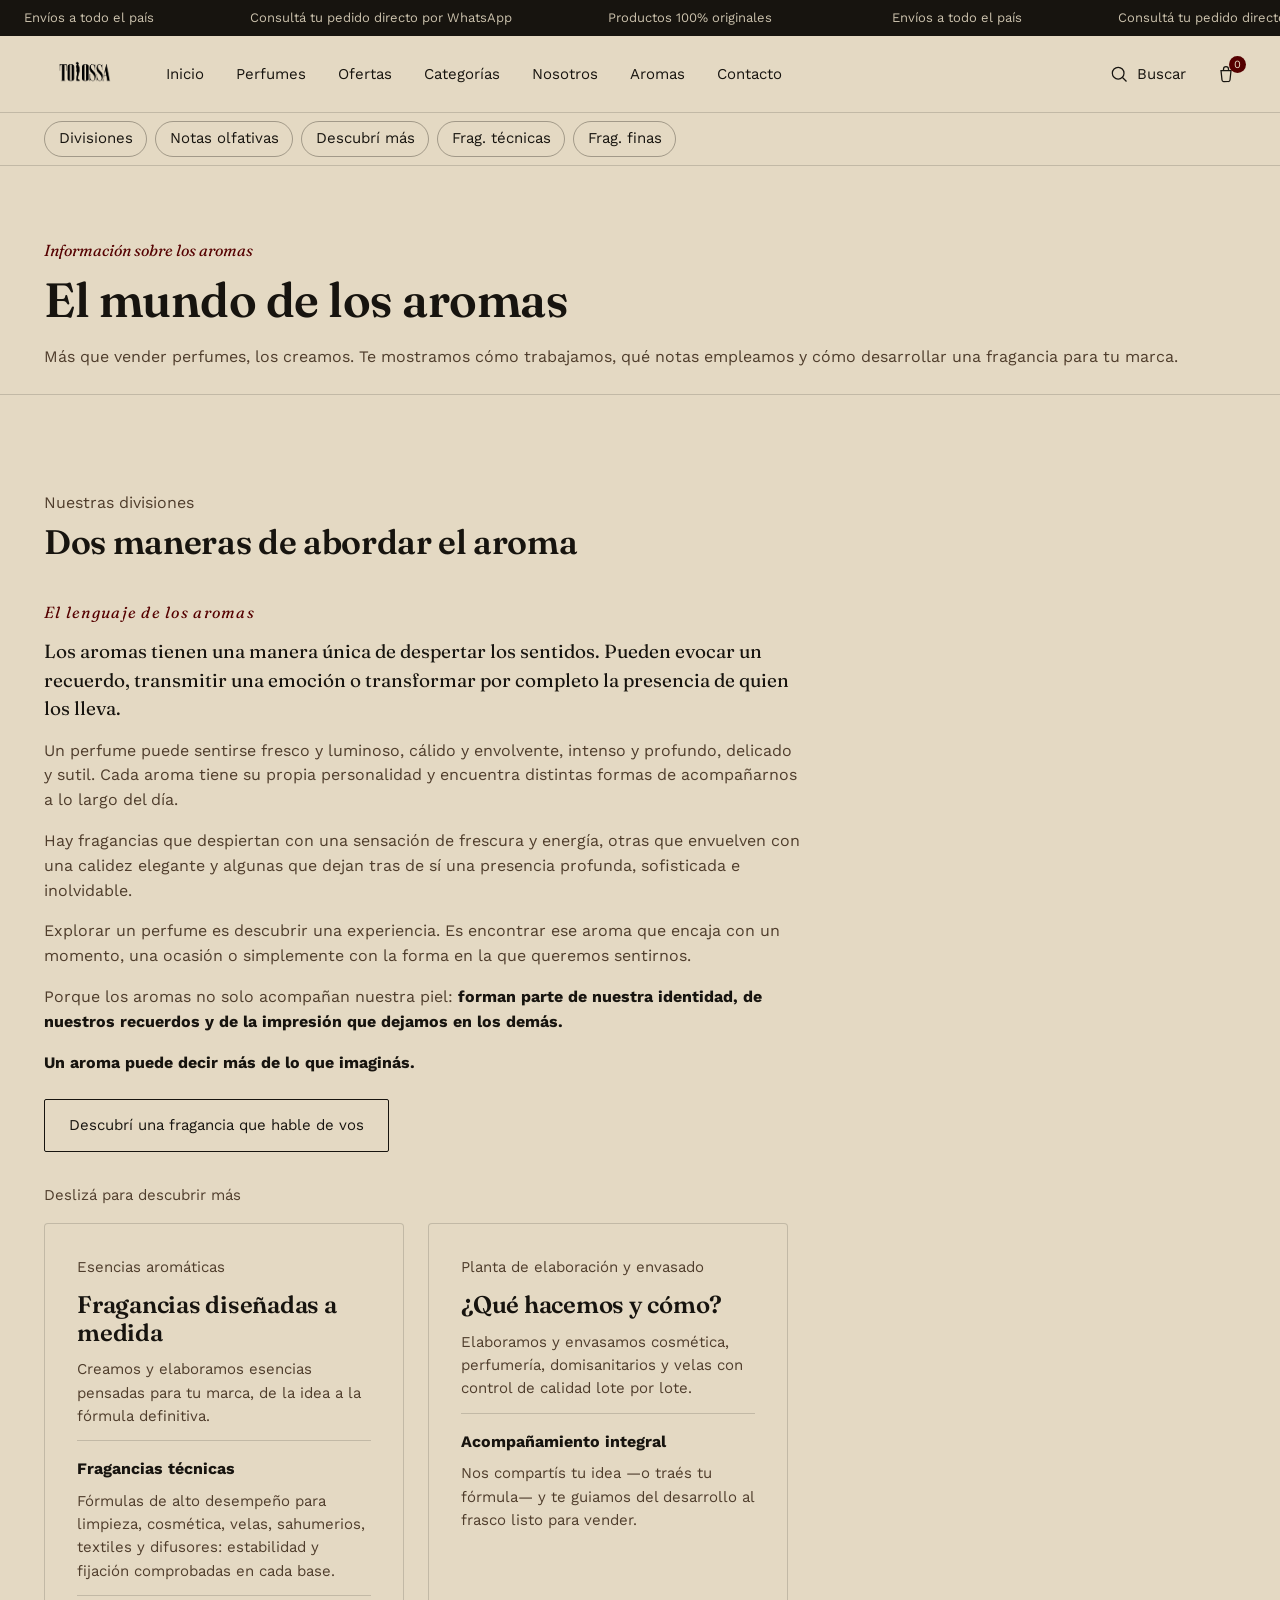
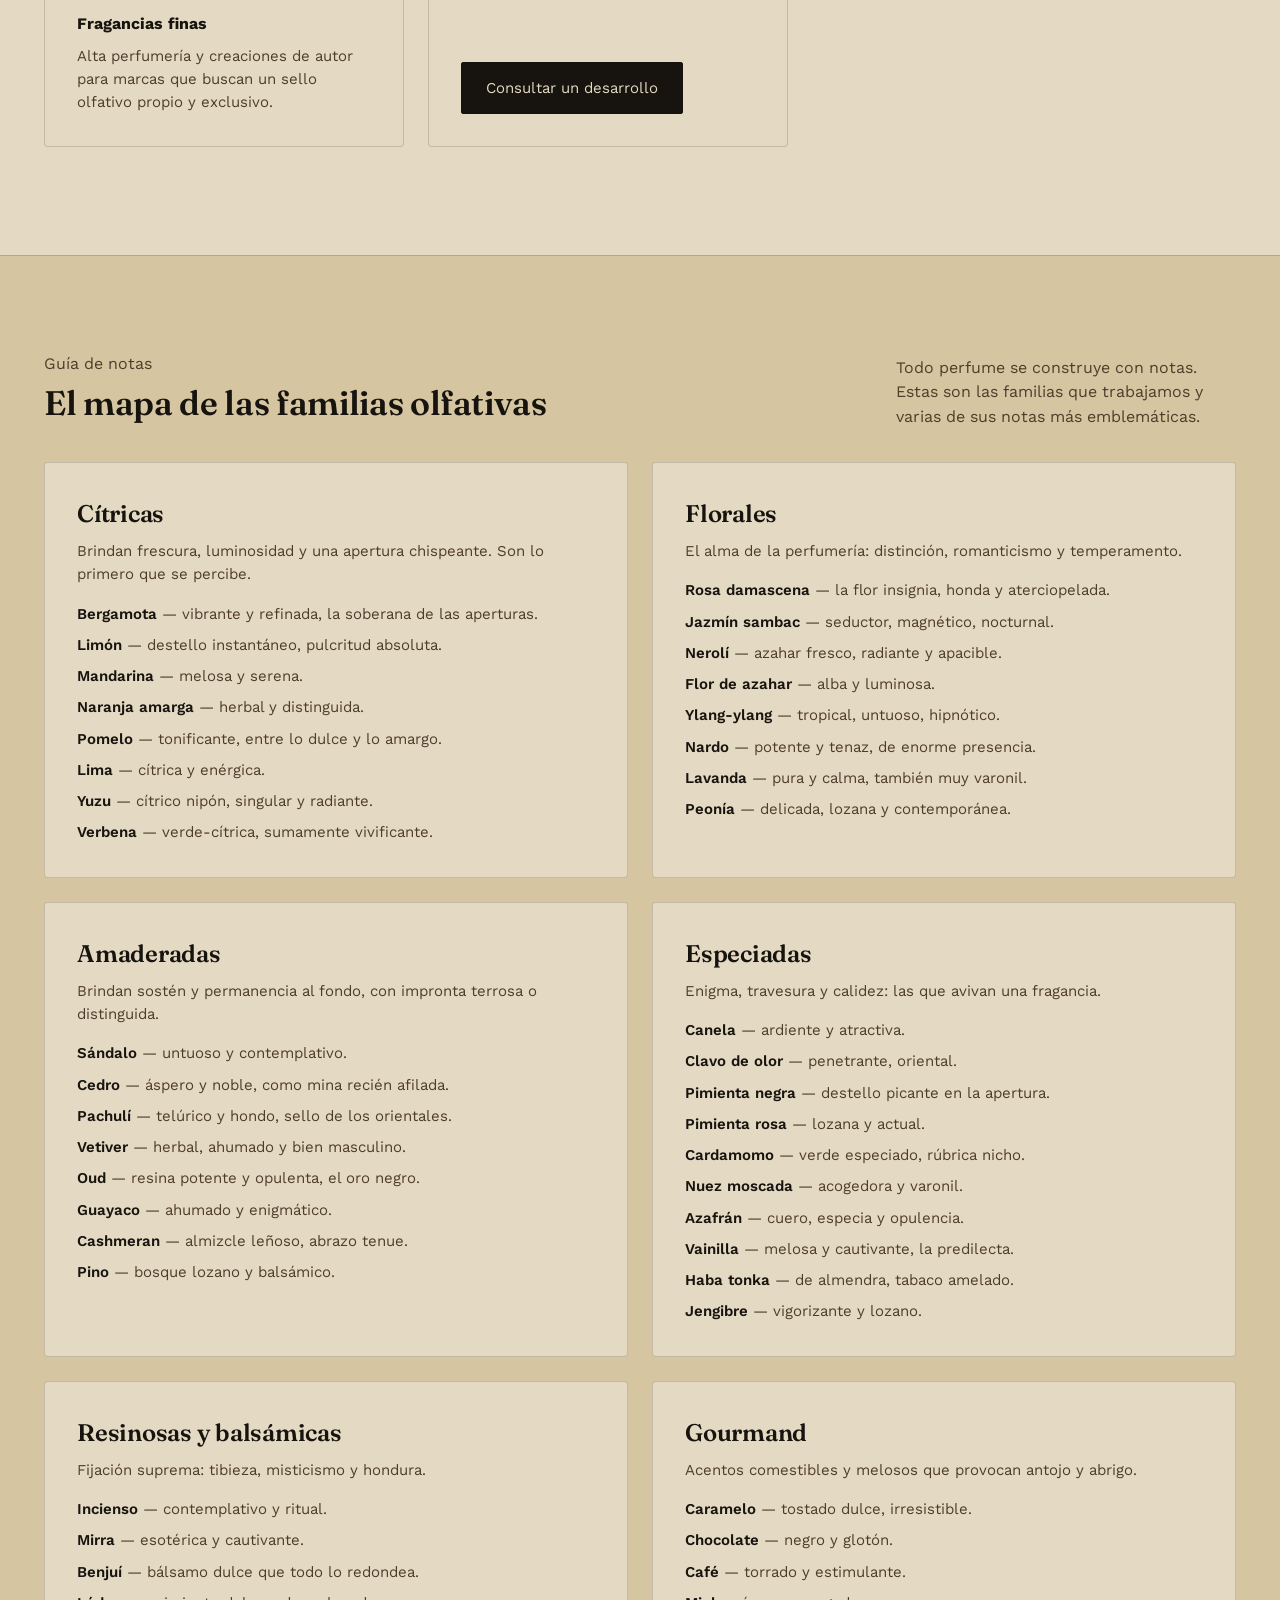
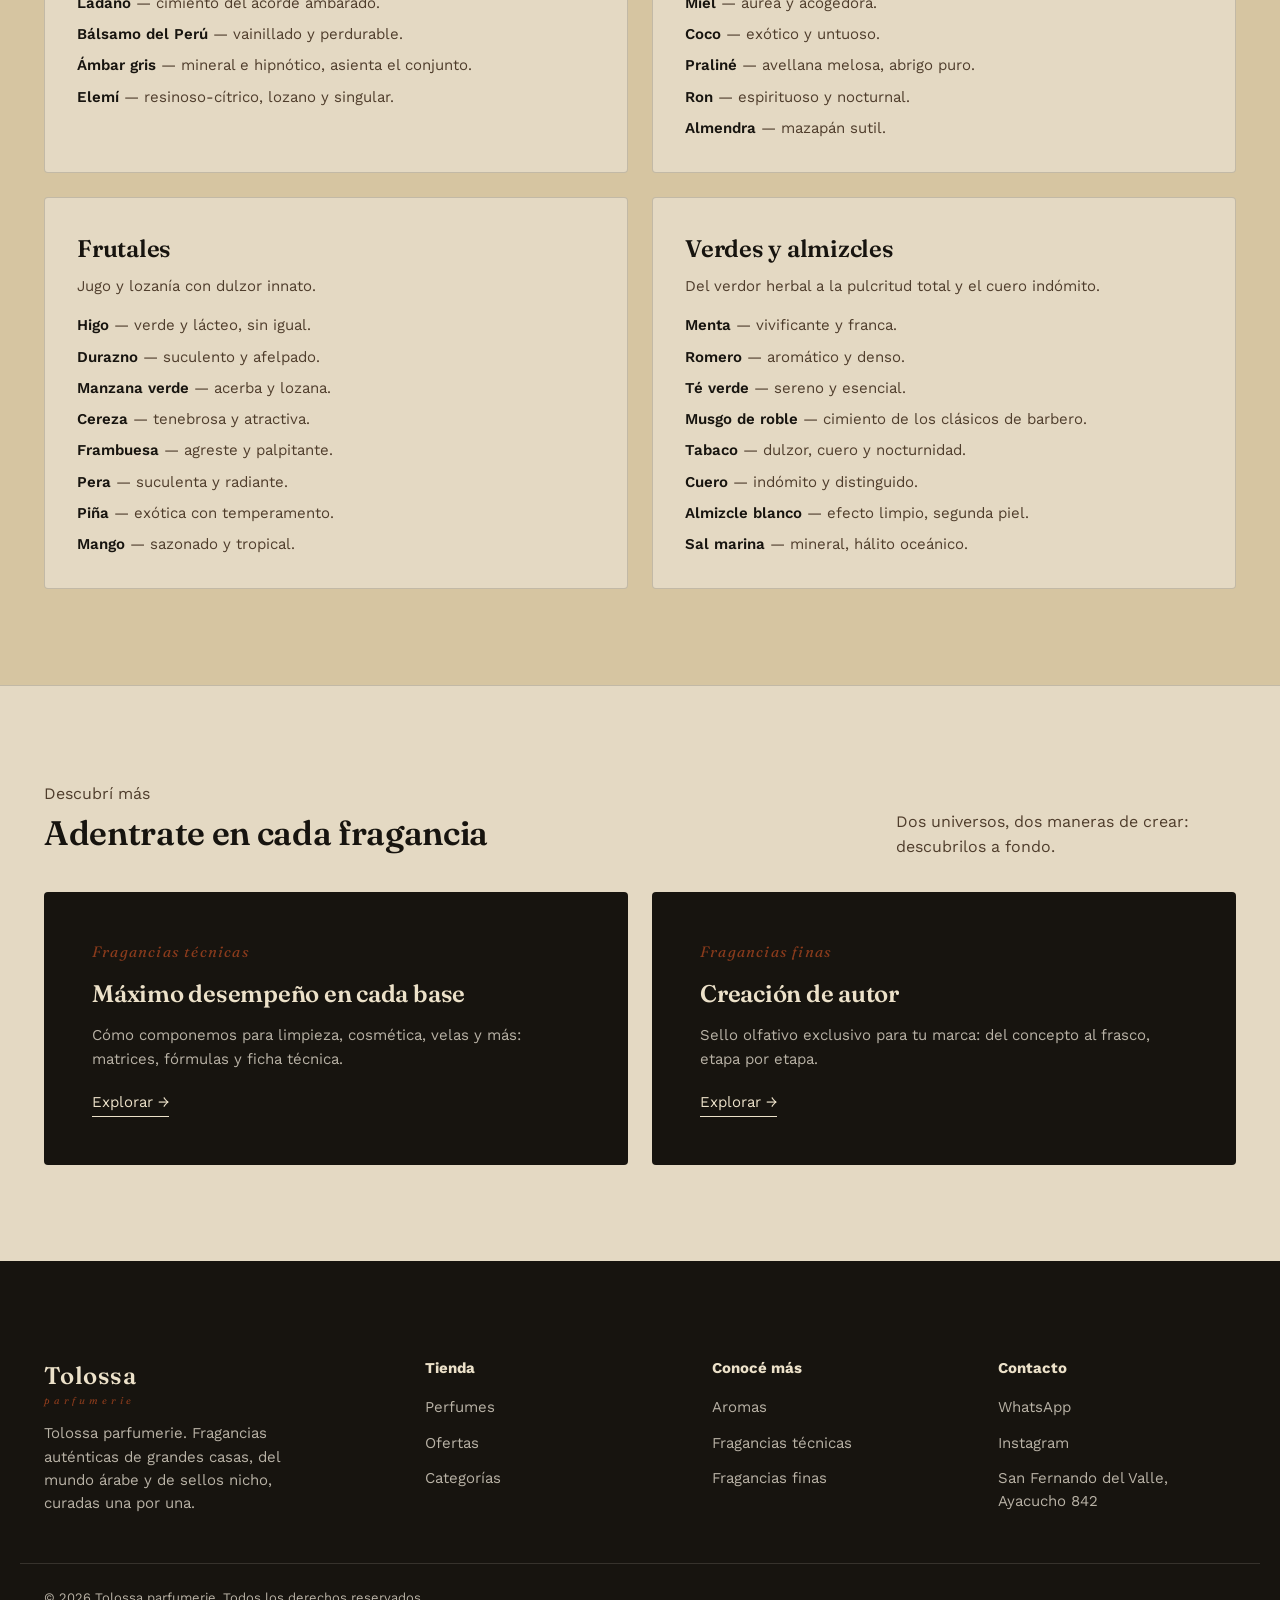
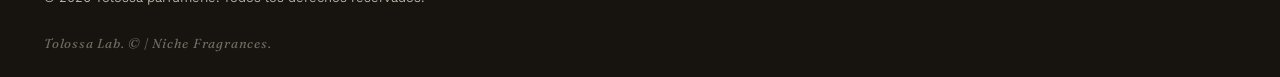
==== aromas.html @ 01a9f762 "sincronizacion firebase, aromas y fragancias, logo y pulido general" ====
<!DOCTYPE html>
<html lang="es-AR">
<head>
<meta charset="UTF-8">
<meta name="viewport" content="width=device-width, initial-scale=1.0">
<title>Aromas y fragancias — Tolossa parfumerie</title>
<meta name="description" content="Información sobre los aromas: nuestras divisiones de esencias aromáticas y planta de envasado, y guía de notas olfativas por familia. Desarrollo de fragancias para terceros.">
<link rel="preconnect" href="https://fonts.googleapis.com">
<link rel="preconnect" href="https://fonts.gstatic.com" crossorigin>
<link href="https://fonts.googleapis.com/css2?family=Fraunces:ital,opsz,wght@0,9..144,400;0,9..144,500;0,9..144,600;1,9..144,500&family=Work+Sans:wght@400;500;600&display=swap" rel="stylesheet">
<link rel="stylesheet" href="css/style.css">
</head>
<body>

<!-- Sprite oculto: silueta de frasco reutilizada -->
<svg width="0" height="0" style="position:absolute" aria-hidden="true">
  <symbol id="bottle-mark" viewBox="0 0 120 160">
    <rect x="45" y="10" width="30" height="18" rx="3" opacity="0.88"></rect>
    <rect x="52" y="26" width="16" height="16"></rect>
    <path d="M52,42 L68,42 L92,60 L92,145 Q92,151 86,151 L34,151 Q28,151 28,145 L28,60 Z"></path>
  </symbol>
</svg>

<div class="utility-bar">
  <div class="wrap">
    <span>Envíos a todo el país</span>
    <span>Consultá tu pedido directo por WhatsApp</span>
    <span>Productos 100% originales</span>
  </div>
</div>

<header class="site-header">
  <div class="wrap">
    <a href="index.html" class="logo">Tolossa<small>parfumerie</small></a>

    <button class="nav-toggle" type="button" data-nav-toggle aria-expanded="false" aria-controls="main-nav" aria-label="Abrir menú">
      <span></span><span></span><span></span>
    </button>

    <nav class="main-nav" id="main-nav" data-nav>
      <ul>
        <li><a href="index.html">Inicio</a></li>
        <li><a href="catalogo.html">Perfumes</a></li>
        <li><a href="index.html#ofertas">Ofertas</a></li>
        <li><a href="index.html#categorias">Categorías</a></li>
        <li><a href="index.html#nosotros">Nosotros</a></li>
        <li><a href="aromas.html">Aromas</a></li>
        <li><a href="index.html#contacto">Contacto</a></li>
      </ul>
    </nav>

    <div class="header-actions">
      <button type="button" data-search-toggle aria-expanded="false" aria-controls="search-panel">
        <svg viewBox="0 0 24 24"><circle cx="11" cy="11" r="7"></circle><line x1="21" y1="21" x2="16.2" y2="16.2"></line></svg>
        <span class="label-text">Buscar</span>
      </button>
      <a href="carrito.html" class="cart-link" aria-label="Ver carrito">
        <svg viewBox="0 0 24 24"><path d="M6 8h12l-1.2 11.2a2 2 0 0 1-2 1.8H9.2a2 2 0 0 1-2-1.8L6 8z"></path><path d="M9 8V6a3 3 0 0 1 6 0v2"></path></svg>
        <span class="visually-hidden">Carrito</span>
        <span class="cart-count" data-cart-count hidden>0</span>
      </a>
    </div>
  </div>

  <div class="search-panel" id="search-panel" data-search-panel>
    <form data-search-form>
      <input type="search" name="q" placeholder="Buscar por marca, nombre o familia olfativa…" autocomplete="off">
      <button type="submit">Buscar</button>
    </form>
  </div>
</header>

<main>

  <!-- mini-barra deslizable con los apartados de la página -->
  <nav class="mini-bar" aria-label="Apartados de aromas">
    <div class="wrap mini-bar-track">
      <a href="#divisiones">Divisiones</a>
      <a href="#notas">Notas olfativas</a>
      <a href="#descubri">Descubrí más</a>
      <a href="fragancias.html#tecnicas">Frag. técnicas</a>
      <a href="fragancias.html#finas">Frag. finas</a>
    </div>
  </nav>

  <!-- ================= HERO ================= -->
  <section class="page-head">
    <div class="wrap">
      <p class="kicker" style="font-family:var(--font-display);font-style:italic;color:var(--amber-deep)">Información sobre los aromas</p>
      <h1>El mundo de los aromas</h1>
      <p>Más que vender perfumes, los creamos. Te mostramos cómo trabajamos, qué notas empleamos y cómo desarrollar una fragancia para tu marca.</p>
    </div>
  </section>

  <!-- ================= DIVISIONES ================= -->
  <!-- EDITABLE: textos de las divisiones -->
  <section class="section" id="divisiones">
    <div class="wrap">
      <div class="section-head">
        <div>
          <p class="kicker">Nuestras divisiones</p>
          <h2>Dos maneras de abordar el aroma</h2>
        </div>
      </div>
      <!-- EDITABLE: el lenguaje de los aromas -->
      <div class="aroma-lenguaje">
        <p class="kicker">El lenguaje de los aromas</p>
        <p class="lede">Los aromas tienen una manera única de despertar los sentidos. Pueden evocar un recuerdo, transmitir una emoción o transformar por completo la presencia de quien los lleva.</p>
        <p>Un perfume puede sentirse fresco y luminoso, cálido y envolvente, intenso y profundo, delicado y sutil. Cada aroma tiene su propia personalidad y encuentra distintas formas de acompañarnos a lo largo del día.</p>
        <p>Hay fragancias que despiertan con una sensación de frescura y energía, otras que envuelven con una calidez elegante y algunas que dejan tras de sí una presencia profunda, sofisticada e inolvidable.</p>
        <p>Explorar un perfume es descubrir una experiencia. Es encontrar ese aroma que encaja con un momento, una ocasión o simplemente con la forma en la que queremos sentirnos.</p>
        <p>Porque los aromas no solo acompañan nuestra piel: <strong>forman parte de nuestra identidad, de nuestros recuerdos y de la impresión que dejamos en los demás.</strong></p>
        <p><strong>Un aroma puede decir más de lo que imaginás.</strong></p>
        <a class="btn btn-secondary" href="catalogo.html">Descubrí una fragancia que hable de vos</a>
      </div>
      <p class="rail-label">Deslizá para descubrir más</p>
      <div class="rail rail--aromas">
        <article class="aroma-card">
          <p class="kicker">Esencias aromáticas</p>
          <h3>Fragancias diseñadas a medida</h3>
          <p>Creamos y elaboramos esencias pensadas para tu marca, de la idea a la fórmula definitiva.</p>
          <div class="aroma-sub">
            <h4>Fragancias técnicas</h4>
            <p>Fórmulas de alto desempeño para limpieza, cosmética, velas, sahumerios, textiles y difusores: estabilidad y fijación comprobadas en cada base.</p>
          </div>
          <div class="aroma-sub">
            <h4>Fragancias finas</h4>
            <p>Alta perfumería y creaciones de autor para marcas que buscan un sello olfativo propio y exclusivo.</p>
          </div>
        </article>
        <article class="aroma-card">
          <p class="kicker">Planta de elaboración y envasado</p>
          <h3>¿Qué hacemos y cómo?</h3>
          <p>Elaboramos y envasamos cosmética, perfumería, domisanitarios y velas con control de calidad lote por lote.</p>
          <div class="aroma-sub">
            <h4>Acompañamiento integral</h4>
            <p>Nos compartís tu idea —o traés tu fórmula— y te guiamos del desarrollo al frasco listo para vender.</p>
          </div>
          <a class="btn btn-primary" data-wa-link data-wa-text="Hola! Quiero consultar por un desarrollo de fragancia para mi marca." href="https://wa.me/5493834045628" target="_blank" rel="noopener">Consultar un desarrollo</a>
        </article>
      </div>
    </div>
  </section>

  <!-- ================= NOTAS OLFATIVAS ================= -->
  <!-- EDITABLE: familias y notas -->
  <section class="section section--notas" id="notas">
    <div class="wrap">
      <div class="section-head">
        <div>
          <p class="kicker">Guía de notas</p>
          <h2>El mapa de las familias olfativas</h2>
        </div>
        <p>Todo perfume se construye con notas. Estas son las familias que trabajamos y varias de sus notas más emblemáticas.</p>
      </div>
      <div class="family-grid">
        <article class="family-card">
          <h3>Cítricas</h3>
          <p>Brindan frescura, luminosidad y una apertura chispeante. Son lo primero que se percibe.</p>
          <ul class="note-list">
            <li><strong>Bergamota</strong> — vibrante y refinada, la soberana de las aperturas.</li>
            <li><strong>Limón</strong> — destello instantáneo, pulcritud absoluta.</li>
            <li><strong>Mandarina</strong> — melosa y serena.</li>
            <li><strong>Naranja amarga</strong> — herbal y distinguida.</li>
            <li><strong>Pomelo</strong> — tonificante, entre lo dulce y lo amargo.</li>
            <li><strong>Lima</strong> — cítrica y enérgica.</li>
            <li><strong>Yuzu</strong> — cítrico nipón, singular y radiante.</li>
            <li><strong>Verbena</strong> — verde-cítrica, sumamente vivificante.</li>
          </ul>
        </article>
        <article class="family-card">
          <h3>Florales</h3>
          <p>El alma de la perfumería: distinción, romanticismo y temperamento.</p>
          <ul class="note-list">
            <li><strong>Rosa damascena</strong> — la flor insignia, honda y aterciopelada.</li>
            <li><strong>Jazmín sambac</strong> — seductor, magnético, nocturnal.</li>
            <li><strong>Nerolí</strong> — azahar fresco, radiante y apacible.</li>
            <li><strong>Flor de azahar</strong> — alba y luminosa.</li>
            <li><strong>Ylang-ylang</strong> — tropical, untuoso, hipnótico.</li>
            <li><strong>Nardo</strong> — potente y tenaz, de enorme presencia.</li>
            <li><strong>Lavanda</strong> — pura y calma, también muy varonil.</li>
            <li><strong>Peonía</strong> — delicada, lozana y contemporánea.</li>
          </ul>
        </article>
        <article class="family-card">
          <h3>Amaderadas</h3>
          <p>Brindan sostén y permanencia al fondo, con impronta terrosa o distinguida.</p>
          <ul class="note-list">
            <li><strong>Sándalo</strong> — untuoso y contemplativo.</li>
            <li><strong>Cedro</strong> — áspero y noble, como mina recién afilada.</li>
            <li><strong>Pachulí</strong> — telúrico y hondo, sello de los orientales.</li>
            <li><strong>Vetiver</strong> — herbal, ahumado y bien masculino.</li>
            <li><strong>Oud</strong> — resina potente y opulenta, el oro negro.</li>
            <li><strong>Guayaco</strong> — ahumado y enigmático.</li>
            <li><strong>Cashmeran</strong> — almizcle leñoso, abrazo tenue.</li>
            <li><strong>Pino</strong> — bosque lozano y balsámico.</li>
          </ul>
        </article>
        <article class="family-card">
          <h3>Especiadas</h3>
          <p>Enigma, travesura y calidez: las que avivan una fragancia.</p>
          <ul class="note-list">
            <li><strong>Canela</strong> — ardiente y atractiva.</li>
            <li><strong>Clavo de olor</strong> — penetrante, oriental.</li>
            <li><strong>Pimienta negra</strong> — destello picante en la apertura.</li>
            <li><strong>Pimienta rosa</strong> — lozana y actual.</li>
            <li><strong>Cardamomo</strong> — verde especiado, rúbrica nicho.</li>
            <li><strong>Nuez moscada</strong> — acogedora y varonil.</li>
            <li><strong>Azafrán</strong> — cuero, especia y opulencia.</li>
            <li><strong>Vainilla</strong> — melosa y cautivante, la predilecta.</li>
            <li><strong>Haba tonka</strong> — de almendra, tabaco amelado.</li>
            <li><strong>Jengibre</strong> — vigorizante y lozano.</li>
          </ul>
        </article>
        <article class="family-card">
          <h3>Resinosas y balsámicas</h3>
          <p>Fijación suprema: tibieza, misticismo y hondura.</p>
          <ul class="note-list">
            <li><strong>Incienso</strong> — contemplativo y ritual.</li>
            <li><strong>Mirra</strong> — esotérica y cautivante.</li>
            <li><strong>Benjuí</strong> — bálsamo dulce que todo lo redondea.</li>
            <li><strong>Ládano</strong> — cimiento del acorde ambarado.</li>
            <li><strong>Bálsamo del Perú</strong> — vainillado y perdurable.</li>
            <li><strong>Ámbar gris</strong> — mineral e hipnótico, asienta el conjunto.</li>
            <li><strong>Elemí</strong> — resinoso-cítrico, lozano y singular.</li>
          </ul>
        </article>
        <article class="family-card">
          <h3>Gourmand</h3>
          <p>Acentos comestibles y melosos que provocan antojo y abrigo.</p>
          <ul class="note-list">
            <li><strong>Caramelo</strong> — tostado dulce, irresistible.</li>
            <li><strong>Chocolate</strong> — negro y glotón.</li>
            <li><strong>Café</strong> — torrado y estimulante.</li>
            <li><strong>Miel</strong> — áurea y acogedora.</li>
            <li><strong>Coco</strong> — exótico y untuoso.</li>
            <li><strong>Praliné</strong> — avellana melosa, abrigo puro.</li>
            <li><strong>Ron</strong> — espirituoso y nocturnal.</li>
            <li><strong>Almendra</strong> — mazapán sutil.</li>
          </ul>
        </article>
        <article class="family-card">
          <h3>Frutales</h3>
          <p>Jugo y lozanía con dulzor innato.</p>
          <ul class="note-list">
            <li><strong>Higo</strong> — verde y lácteo, sin igual.</li>
            <li><strong>Durazno</strong> — suculento y afelpado.</li>
            <li><strong>Manzana verde</strong> — acerba y lozana.</li>
            <li><strong>Cereza</strong> — tenebrosa y atractiva.</li>
            <li><strong>Frambuesa</strong> — agreste y palpitante.</li>
            <li><strong>Pera</strong> — suculenta y radiante.</li>
            <li><strong>Piña</strong> — exótica con temperamento.</li>
            <li><strong>Mango</strong> — sazonado y tropical.</li>
          </ul>
        </article>
        <article class="family-card">
          <h3>Verdes y almizcles</h3>
          <p>Del verdor herbal a la pulcritud total y el cuero indómito.</p>
          <ul class="note-list">
            <li><strong>Menta</strong> — vivificante y franca.</li>
            <li><strong>Romero</strong> — aromático y denso.</li>
            <li><strong>Té verde</strong> — sereno y esencial.</li>
            <li><strong>Musgo de roble</strong> — cimiento de los clásicos de barbero.</li>
            <li><strong>Tabaco</strong> — dulzor, cuero y nocturnidad.</li>
            <li><strong>Cuero</strong> — indómito y distinguido.</li>
            <li><strong>Almizcle blanco</strong> — efecto limpio, segunda piel.</li>
            <li><strong>Sal marina</strong> — mineral, hálito oceánico.</li>
          </ul>
        </article>
      </div>
    </div>
  </section>

  <!-- ================= DESCUBRÍ MÁS ================= -->
  <section class="section" id="descubri">
    <div class="wrap">
      <div class="section-head">
        <div>
          <p class="kicker">Descubrí más</p>
          <h2>Adentrate en cada fragancia</h2>
        </div>
        <p>Dos universos, dos maneras de crear: descubrilos a fondo.</p>
      </div>
      <div class="discover-grid">
        <a class="discover-card" href="fragancias.html#tecnicas">
          <p class="kicker">Fragancias técnicas</p>
          <h3>Máximo desempeño en cada base</h3>
          <p>Cómo componemos para limpieza, cosmética, velas y más: matrices, fórmulas y ficha técnica.</p>
          <span class="section-link">Explorar →</span>
        </a>
        <a class="discover-card" href="fragancias.html#finas">
          <p class="kicker">Fragancias finas</p>
          <h3>Creación de autor</h3>
          <p>Sello olfativo exclusivo para tu marca: del concepto al frasco, etapa por etapa.</p>
          <span class="section-link">Explorar →</span>
        </a>
      </div>
    </div>
  </section>

</main>

<footer class="site-footer">
  <div class="wrap footer-grid">
    <div class="footer-brand">
      <a href="index.html" class="logo">Tolossa<small>parfumerie</small></a>
      <p>Tolossa parfumerie. Fragancias auténticas de grandes casas, del mundo árabe y de sellos nicho, curadas una por una.</p>
    </div>
    <div class="footer-col">
      <h4>Tienda</h4>
      <ul>
        <li><a href="catalogo.html">Perfumes</a></li>
        <li><a href="index.html#ofertas">Ofertas</a></li>
        <li><a href="index.html#categorias">Categorías</a></li>
      </ul>
    </div>
    <div class="footer-col">
      <h4>Conocé más</h4>
      <ul>
        <li><a href="aromas.html">Aromas</a></li>
        <li><a href="fragancias.html#tecnicas">Fragancias técnicas</a></li>
        <li><a href="fragancias.html#finas">Fragancias finas</a></li>
      </ul>
    </div>
    <div class="footer-col">
      <h4>Contacto</h4>
      <ul>
        <li><a data-wa-link href="https://wa.me/5493834045628" target="_blank" rel="noopener">WhatsApp</a></li>
        <li><a href="https://www.instagram.com/tolossaparfumerie/" target="_blank" rel="noopener">Instagram</a></li>
        <li>San Fernando del Valle, Ayacucho 842</li>
      </ul>
    </div>
  </div>
  <div class="wrap footer-bottom">
    <span>© <span data-year></span> Tolossa parfumerie. Todos los derechos reservados.</span>
    <span class="watermark">Tolossa Lab. © | Niche Fragrances.</span>
  </div>
</footer>

<div class="toast" data-toast></div>

<script src="js/config.js"></script>
<script src="js/data.js"></script>
<script src="js/store.js"></script>
<script src="js/cloud.js"></script>
<script src="js/cart.js"></script>
<script src="js/ui.js"></script>
<script>
  (async () => {
    await initStore();
    updateCartBadge();
    wireGlobalHeader();
  })();
</script>
</body>
</html>
---- css/style.css ----
/* ============================================================
   NARDO — style.css
   Perfumería. Tienda con vocación de boutique, no de plantilla.
   ============================================================ */

/* ---------- Tokens ---------- */
:root {
  /* Paleta predominante: beige #e4d9c3 · bordó #550000 · negro cálido #17140f.
     Los acentos tierra derivan de esos tres para mantener armonía. */
  --ink: #17140f;
  --ink-soft: #4f3d2c;
  --paper: #e4d9c3;
  --paper-soft: #ece1c9;
  --paper-deep: #d6c5a1;
  --line: rgba(23, 20, 15, 0.16);
  --line-strong: rgba(23, 20, 15, 0.32);

  --amber: #8a3b1c;
  --amber-deep: #550000;
  --wine: #550000;
  --olive: #4a4436;

  --tone-amber: #8a5a2b;      --tone-amber-tint: #ddcba6;
  --tone-blue: #4a5a5e;       --tone-blue-tint: #cfd4c6;
  --tone-rose: #8a3b3b;       --tone-rose-tint: #dec2b4;
  --tone-wine: #550000;       --tone-wine-tint: #d9bfae;
  --tone-olive: #4a4436;      --tone-olive-tint: #cfc6ab;
  --tone-ink: #17140f;        --tone-ink-tint: #c9bd9f;

  /* type */
  --font-display: "Fraunces", "Iowan Old Style", serif;
  --font-body: "Work Sans", "Helvetica Neue", Arial, sans-serif;

  --fs-100: 0.8125rem;
  --fs-200: 0.9375rem;
  --fs-300: 1rem;
  --fs-400: 1.1875rem;
  --fs-500: 1.5rem;
  --fs-600: 2.125rem;
  --fs-700: 3rem;
  --fs-800: 4.25rem;

  /* space */
  --sp-1: 0.25rem;
  --sp-2: 0.5rem;
  --sp-3: 0.75rem;
  --sp-4: 1rem;
  --sp-5: 1.5rem;
  --sp-6: 2rem;
  --sp-7: 3rem;
  --sp-8: 4rem;
  --sp-9: 6rem;
  --sp-10: 8rem;

  --wrap: 1240px;
  --radius-sm: 2px;
  --radius-md: 4px;
}

/* ---------- Reset ---------- */
*, *::before, *::after { box-sizing: border-box; }
* { margin: 0; }
html { scroll-behavior: smooth; scroll-padding-top: 122px; }
@media (prefers-reduced-motion: reduce) {
  html { scroll-behavior: auto; }
  *, *::before, *::after { animation-duration: 0.001ms !important; animation-iteration-count: 1 !important; transition-duration: 0.001ms !important; }
}
img, svg { display: block; max-width: 100%; }
a { color: inherit; text-decoration: none; }
button { font: inherit; color: inherit; background: none; border: none; cursor: pointer; }
input { font: inherit; }
ul { list-style: none; padding: 0; }

body {
  font-family: var(--font-body);
  font-size: var(--fs-300);
  line-height: 1.55;
  color: var(--ink);
  background: var(--paper);
  -webkit-font-smoothing: antialiased;
}

.wrap {
  max-width: var(--wrap);
  margin-inline: auto;
  padding-inline: var(--sp-5);
}

:focus-visible {
  outline: 2px solid var(--amber-deep);
  outline-offset: 3px;
}

.visually-hidden {
  position: absolute; width: 1px; height: 1px;
  overflow: hidden; clip: rect(0 0 0 0); white-space: nowrap;
}

h1, h2, h3 { font-family: var(--font-display); font-weight: 600; letter-spacing: -0.01em; }

.section {
  padding-block: var(--sp-9);
  border-top: 1px solid var(--line);
  scroll-margin-top: 80px;
}

.section-head {
  display: flex;
  align-items: end;
  justify-content: space-between;
  gap: var(--sp-5);
  margin-bottom: var(--sp-6);
}

.section-head h2 {
  font-size: var(--fs-600);
}

.section-head p {
  color: var(--ink-soft);
  max-width: 34ch;
}

.section-link {
  flex-shrink: 0;
  font-size: var(--fs-200);
  border-bottom: 1px solid var(--ink);
  padding-bottom: 2px;
  white-space: nowrap;
}
.section-link:hover { border-color: var(--amber-deep); color: var(--amber-deep); }

/* ============================================================
   Utility bar
   ============================================================ */
.utility-bar {
  background: var(--ink);
  color: var(--paper-soft);
  font-size: var(--fs-100);
}
.utility-bar .wrap {
  display: flex;
  justify-content: space-between;
  align-items: center;
  padding-block: var(--sp-2);
  gap: var(--sp-4);
  overflow-x: auto;
}
.utility-bar span { white-space: nowrap; opacity: 0.85; }

/* ============================================================
   Header
   ============================================================ */
.site-header {
  position: sticky;
  top: 0;
  z-index: 40;
  background: var(--paper);
  border-bottom: 1px solid var(--line);
}
.site-header .wrap {
  display: flex;
  align-items: center;
  gap: var(--sp-6);
  padding-block: var(--sp-4);
}

.logo {
  font-family: var(--font-display);
  font-size: var(--fs-500);
  font-weight: 600;
  letter-spacing: 0.02em;
  flex-shrink: 0;
}
.logo span { color: var(--amber-deep); }

.nav-toggle {
  display: none;
  flex-direction: column;
  gap: 4px;
  padding: var(--sp-2);
  margin-left: auto;
}
.nav-toggle span { width: 22px; height: 2px; background: var(--ink); }

.main-nav {
  flex: 1;
}
.main-nav ul {
  display: flex;
  gap: var(--sp-6);
  font-size: var(--fs-200);
}
.main-nav a {
  position: relative;
  padding-block: var(--sp-2);
}
.main-nav a::after {
  content: "";
  position: absolute;
  left: 0; right: 0; bottom: 0;
  height: 1px;
  background: var(--amber-deep);
  transform: scaleX(0);
  transform-origin: left;
  transition: transform 0.2s ease;
}
.main-nav a:hover::after { transform: scaleX(1); }

.header-actions {
  display: flex;
  align-items: center;
  gap: var(--sp-5);
  flex-shrink: 0;
}
.header-actions button,
.header-actions a {
  display: flex;
  align-items: center;
  gap: var(--sp-2);
  font-size: var(--fs-200);
}
.header-actions svg { width: 20px; height: 20px; stroke: var(--ink); fill: none; stroke-width: 1.5; }

.cart-link { position: relative; }
.cart-count {
  position: absolute;
  top: -8px; right: -10px;
  background: var(--wine);
  color: var(--paper-soft);
  font-size: 0.6875rem;
  min-width: 17px;
  height: 17px;
  border-radius: 50%;
  display: flex;
  align-items: center;
  justify-content: center;
  padding-inline: 2px;
}

/* search panel */
.search-panel {
  position: absolute;
  left: 0; right: 0; top: 100%;
  background: var(--ink);
  max-height: 0;
  overflow: hidden;
  transition: max-height 0.25s ease;
}
.search-panel.is-open { max-height: 90px; }
.search-panel form {
  max-width: var(--wrap);
  margin-inline: auto;
  padding: var(--sp-5);
  display: flex;
  gap: var(--sp-4);
}
.search-panel input {
  flex: 1;
  background: transparent;
  border: none;
  border-bottom: 1px solid rgba(239, 231, 216, 0.4);
  color: var(--paper-soft);
  font-size: var(--fs-400);
  padding-block: var(--sp-2);
}
.search-panel input::placeholder { color: rgba(239, 231, 216, 0.5); }
.search-panel button {
  color: var(--paper-soft);
  border-bottom: 1px solid var(--paper-soft);
  font-size: var(--fs-200);
}

@media (max-width: 900px) {
  .nav-toggle { display: flex; }
  .main-nav {
    position: fixed;
    inset: 0 0 0 30%;
    background: var(--ink);
    transform: translateX(100%);
    transition: transform 0.3s ease;
    padding: var(--sp-9) var(--sp-6);
    z-index: 50;
  }
  .main-nav.is-open { transform: translateX(0); }
  .main-nav ul { flex-direction: column; gap: var(--sp-5); }
  .main-nav a { color: var(--paper-soft); font-size: var(--fs-400); font-family: var(--font-display); }
  .header-actions .label-text { display: none; }
}

/* ============================================================
   Hero
   ============================================================ */
.hero {
  position: relative;
  overflow: hidden;
  background:
    radial-gradient(circle at 15% 20%, rgba(85, 0, 0, 0.07), transparent 45%),
    var(--paper);
}
.hero .wrap {
  display: grid;
  grid-template-columns: 1.1fr 1fr;
  align-items: center;
  gap: var(--sp-8);
  padding-block: var(--sp-10) var(--sp-9);
}

.hero-copy p.kicker {
  font-family: var(--font-display);
  font-style: italic;
  font-weight: 500;
  color: var(--amber-deep);
  font-size: var(--fs-400);
  margin-bottom: var(--sp-3);
}

.hero-copy h1 {
  font-size: var(--fs-800);
  line-height: 1.04;
  max-width: 13ch;
}

.hero-copy .lede {
  margin-top: var(--sp-5);
  font-size: var(--fs-400);
  color: var(--ink-soft);
  max-width: 42ch;
}

.hero-ctas {
  display: flex;
  gap: var(--sp-4);
  margin-top: var(--sp-7);
  flex-wrap: wrap;
}

.btn {
  display: inline-flex;
  align-items: center;
  gap: var(--sp-2);
  padding: 0.9em 1.6em;
  font-size: var(--fs-200);
  border: 1px solid var(--ink);
  border-radius: var(--radius-sm);
  transition: background 0.2s ease, color 0.2s ease, border-color 0.2s ease, transform 0.15s ease, box-shadow 0.2s ease;
}
.btn:hover { transform: translateY(-1px); }
.btn-primary:hover { box-shadow: 0 8px 18px rgba(23, 20, 15, 0.22); }
.btn-primary { background: var(--ink); color: var(--paper); }
.btn-primary:hover { background: var(--amber-deep); border-color: var(--amber-deep); }
.btn-secondary { background: transparent; color: var(--ink); }
.btn-secondary:hover { border-color: var(--amber-deep); color: var(--amber-deep); }

.hero-figure {
  position: relative;
  aspect-ratio: 4 / 5;
  display: grid;
  place-items: center;
}
.hero-figure .rings {
  position: absolute;
  inset: 0;
  display: grid;
  place-items: center;
}
.hero-figure .rings span {
  position: absolute;
  border: 1px solid var(--line-strong);
  border-radius: 50%;
  animation: diffuse 5s ease-out infinite;
  opacity: 0;
}
.hero-figure .rings span:nth-child(1) { width: 40%; padding-top: 40%; animation-delay: 0s; }
.hero-figure .rings span:nth-child(2) { width: 40%; padding-top: 40%; animation-delay: 1.2s; }
.hero-figure .rings span:nth-child(3) { width: 40%; padding-top: 40%; animation-delay: 2.4s; }
@keyframes diffuse {
  0% { width: 30%; padding-top: 30%; opacity: 0.6; }
  100% { width: 92%; padding-top: 92%; opacity: 0; }
}
.hero-figure svg.bottle-hero {
  position: relative;
  width: 46%;
  filter: drop-shadow(0 18px 30px rgba(23, 20, 15, 0.18));
  animation: floaty 7s ease-in-out infinite;
}
@keyframes floaty {
  0%, 100% { transform: translateY(0); }
  50% { transform: translateY(-10px); }
}

@media (max-width: 900px) {
  .hero .wrap { grid-template-columns: 1fr; padding-block: var(--sp-7); }
  .hero-copy h1 { font-size: var(--fs-700); max-width: 16ch; }
  .hero-figure { order: -1; aspect-ratio: 4 / 3; }
  .hero-figure svg.bottle-hero { width: 34%; }
}

/* ============================================================
   Categorías (bento)
   ============================================================ */
.category-grid {
  display: grid;
  grid-template-columns: repeat(6, 1fr);
  gap: 1px;
  background: var(--line);
  border: 1px solid var(--line);
}
.category-tile {
  grid-column: span 2;
  background: var(--paper-soft);
  padding: var(--sp-6);
  min-height: 220px;
  display: flex;
  flex-direction: column;
  justify-content: flex-end;
  gap: var(--sp-2);
  transition: background 0.2s ease;
}
.category-tile:nth-child(1),
.category-tile:nth-child(2) {
  grid-column: span 3;
  min-height: 280px;
}
.category-tile:hover { background: var(--paper); }
.category-name {
  font-family: var(--font-display);
  font-size: var(--fs-500);
}
.category-tile:nth-child(1) .category-name,
.category-tile:nth-child(2) .category-name { font-size: var(--fs-600); }
.category-text { color: var(--ink-soft); font-size: var(--fs-200); max-width: 32ch; }

@media (max-width: 700px) {
  .category-grid { grid-template-columns: repeat(2, 1fr); }
  .category-tile,
  .category-tile:nth-child(1),
  .category-tile:nth-child(2) { grid-column: span 2; min-height: 180px; }
}

/* ============================================================
   Producto (tarjeta) — usada en Ofertas y Destacados
   ============================================================ */
.product-card {
  background: var(--paper-soft);
  border: 1px solid var(--line);
  display: flex;
  flex-direction: column;
}
.product-media {
  position: relative;
  aspect-ratio: 4 / 5;
  background: var(--tone-bg, var(--paper-deep));
  display: grid;
  place-items: center;
  overflow: hidden;
}
.product-bottle { width: 44%; }
.product-badges {
  position: absolute;
  top: var(--sp-3); left: var(--sp-3);
  display: flex;
  flex-direction: column;
  gap: var(--sp-1);
  align-items: flex-start;
}
.badge {
  font-size: 0.6875rem;
  letter-spacing: 0.02em;
  padding: 0.3em 0.6em;
  border-radius: var(--radius-sm);
  color: var(--paper-soft);
}
.badge-oferta { background: var(--wine); }
.badge-nuevo { background: var(--olive); }
.badge-destacado { background: var(--ink); }
::selection { background: var(--wine); color: var(--paper-soft); }

.quick-add {
  position: absolute;
  right: var(--sp-3); bottom: var(--sp-3);
  background: var(--ink);
  color: var(--paper);
  font-size: var(--fs-100);
  padding: 0.55em 0.9em;
  border-radius: var(--radius-sm);
  opacity: 0;
  transform: translateY(6px);
  transition: opacity 0.18s ease, transform 0.18s ease, background 0.18s ease;
}
.product-card:hover .quick-add,
.quick-add:focus-visible { opacity: 1; transform: translateY(0); }
.quick-add:hover { background: var(--amber-deep); }
.quick-add:disabled { background: var(--ink-soft); cursor: not-allowed; }
@media (hover: none) {
  .quick-add { opacity: 1; transform: none; }
}

.product-body { padding: var(--sp-4) var(--sp-4) var(--sp-5); }
.product-brand { font-size: var(--fs-100); color: var(--ink-soft); text-transform: uppercase; letter-spacing: 0.06em; }
.product-name { font-size: var(--fs-400); margin-top: 2px; }
.product-meta { font-size: var(--fs-100); color: var(--ink-soft); margin-top: var(--sp-1); }

.product-price-row {
  display: flex;
  align-items: baseline;
  gap: var(--sp-2);
  margin-top: var(--sp-3);
  flex-wrap: wrap;
}
.product-price { font-family: var(--font-display); font-size: var(--fs-400); }
.product-price-old { font-size: var(--fs-200); color: var(--ink-soft); text-decoration: line-through; }
.product-discount { font-size: var(--fs-100); color: var(--wine); }

.product-stock {
  display: flex; align-items: center; gap: var(--sp-2);
  margin-top: var(--sp-3); font-size: var(--fs-100); color: var(--ink-soft);
}
.product-stock .dot { width: 7px; height: 7px; border-radius: 50%; background: currentColor; }
.stock-ok .dot { background: #4a6b3f; }
.stock-low .dot { background: #b3852f; }
.stock-out .dot { background: var(--wine); }

/* ============================================================
   Ofertas — carril horizontal
   ============================================================ */
.rail {
  display: grid;
  grid-auto-flow: column;
  grid-auto-columns: minmax(230px, 260px);
  gap: var(--sp-5);
  overflow-x: auto;
  padding-bottom: var(--sp-3);
  scroll-snap-type: x proximity;
  scroll-padding-inline: var(--sp-4);
}
.rail > * { scroll-snap-align: start; }
.rail::-webkit-scrollbar { height: 6px; }
.rail::-webkit-scrollbar-thumb { background: var(--line-strong); }

.section--ofertas { background: var(--ink); color: var(--paper-soft); }
.section--ofertas .section-head p { color: rgba(239, 231, 216, 0.65); }
.section--ofertas .section-link { border-color: var(--paper-soft); }
.section--ofertas .section-link:hover { color: var(--amber); border-color: var(--amber); }
/* ============================================================
   Aromas — información + slide-bar de divisiones
   ============================================================ */
.section--aromas { background: var(--paper-soft); }
.section--aromas .kicker {
  font-family: var(--font-display);
  font-style: italic;
  color: var(--wine);
  letter-spacing: 0.08em;
  margin-bottom: var(--sp-3);
}
.section--aromas .section-head h2 { font-size: var(--fs-600); max-width: 16ch; }
.rail-label {
  font-size: var(--fs-200);
  color: var(--ink-soft);
  margin-bottom: var(--sp-4);
}
.rail--aromas { grid-auto-columns: minmax(300px, 360px); }
.aroma-card {
  background: var(--paper);
  border: 1px solid var(--line);
  border-radius: var(--radius-md);
  padding: var(--sp-6);
  display: flex;
  flex-direction: column;
  gap: var(--sp-3);
}
.aroma-card h3 { font-size: var(--fs-500); line-height: 1.15; }
.aroma-card > p { color: var(--ink-soft); font-size: var(--fs-200); }
.aroma-sub { border-top: 1px solid var(--line); padding-top: var(--sp-4); }
.aroma-sub h4 { font-size: var(--fs-300); margin-bottom: var(--sp-2); }
.aroma-sub p { color: var(--ink-soft); font-size: var(--fs-200); }
.aroma-card .btn { margin-top: auto; align-self: flex-start; }
/* El lenguaje de los aromas — bloque editorial */
.aroma-lenguaje { max-width: 76ch; margin-bottom: var(--sp-6); }
.aroma-lenguaje .kicker {
  font-family: var(--font-display);
  font-style: italic;
  color: var(--wine);
  letter-spacing: 0.08em;
  margin-bottom: var(--sp-3);
}
.aroma-lenguaje p { color: var(--ink-soft); margin-bottom: var(--sp-4); }
.aroma-lenguaje p.lede {
  font-family: var(--font-display);
  font-size: var(--fs-400);
  line-height: 1.5;
  color: var(--ink);
}
.aroma-lenguaje strong { color: var(--ink); }
.aroma-lenguaje .btn { margin-top: var(--sp-2); }
@media (max-width: 700px) { .rail--aromas { grid-auto-columns: minmax(240px, 85%); } }
/* ============================================================
   Aromas / Fragancias — familias, descubrí más y detalle
   ============================================================ */
.section--notas { background: var(--paper-deep); }
.family-grid {
  display: grid;
  grid-template-columns: repeat(2, 1fr);
  gap: var(--sp-5);
}
.family-card {
  background: var(--paper);
  border: 1px solid var(--line);
  border-radius: var(--radius-md);
  padding: var(--sp-6);
}
.family-card h3 { font-size: var(--fs-500); margin-bottom: var(--sp-2); }
.family-card > p { color: var(--ink-soft); font-size: var(--fs-200); margin-bottom: var(--sp-4); }
.note-list { display: flex; flex-direction: column; gap: var(--sp-2); }
.note-list li { font-size: var(--fs-200); color: var(--ink-soft); }
.note-list strong { color: var(--ink); font-weight: 600; }
.discover-grid {
  display: grid;
  grid-template-columns: repeat(2, 1fr);
  gap: var(--sp-5);
}
.discover-card {
  background: var(--ink);
  color: var(--paper-soft);
  border-radius: var(--radius-md);
  padding: var(--sp-7);
  display: flex;
  flex-direction: column;
  gap: var(--sp-3);
  transition: transform 0.2s ease;
}
.discover-card:hover { transform: translateY(-4px); }
.discover-card .kicker {
  font-family: var(--font-display);
  font-style: italic;
  color: var(--amber);
  letter-spacing: 0.08em;
}
.discover-card h3 { font-size: var(--fs-500); }
.discover-card p { color: rgba(239, 231, 216, 0.75); font-size: var(--fs-200); }
.discover-card .section-link {
  align-self: flex-start;
  margin-top: var(--sp-2);
  color: var(--paper-soft);
  border-color: var(--paper-soft);
}
.tech-intro p { color: var(--ink-soft); max-width: 72ch; margin-bottom: var(--sp-6); }
.sub-title { font-size: var(--fs-400); margin: var(--sp-7) 0 var(--sp-4); }
.matrix-chips { display: flex; flex-wrap: wrap; gap: var(--sp-2); }
.matrix-chips span {
  background: var(--paper-soft);
  border: 1px solid var(--line);
  border-radius: var(--radius-sm);
  padding: 0.5em 0.9em;
  font-size: var(--fs-200);
}
.formula-grid {
  display: grid;
  grid-template-columns: repeat(2, 1fr);
  gap: var(--sp-5);
}
.tech-mini-grid {
  display: grid;
  grid-template-columns: repeat(4, 1fr);
  gap: var(--sp-4);
}
.tech-mini-grid article {
  background: var(--paper-soft);
  border: 1px solid var(--line);
  border-radius: var(--radius-sm);
  padding: var(--sp-4);
}
.tech-mini-grid h4 { font-size: var(--fs-200); margin-bottom: var(--sp-2); }
.tech-mini-grid p { font-size: var(--fs-100); color: var(--ink-soft); }
.section--finas { background: var(--paper-deep); }
.steps { display: flex; flex-direction: column; gap: var(--sp-4); counter-reset: step; }
.steps li {
  background: var(--paper);
  border: 1px solid var(--line);
  border-radius: var(--radius-md);
  padding: var(--sp-5) var(--sp-6);
  list-style: none;
}
.steps strong { font-family: var(--font-display); font-size: var(--fs-400); display: block; margin-bottom: var(--sp-1); }
.steps p { color: var(--ink-soft); font-size: var(--fs-200); }
.cta-row { display: flex; gap: var(--sp-4); flex-wrap: wrap; margin-top: var(--sp-7); }
@media (max-width: 900px) {
  .family-grid, .discover-grid, .formula-grid { grid-template-columns: 1fr; }
  .tech-mini-grid { grid-template-columns: repeat(2, 1fr); }
}
/* Mini-barra deslizable de apartados (aromas) */
.mini-bar {
  position: sticky;
  top: 66px;
  z-index: 30;
  background: var(--paper);
  border-bottom: 1px solid var(--line);
}
.mini-bar-track {
  display: flex;
  gap: var(--sp-2);
  overflow-x: auto;
  padding-block: var(--sp-2);
}
.mini-bar-track a {
  white-space: nowrap;
  font-size: var(--fs-200);
  border: 1px solid var(--line-strong);
  border-radius: 999px;
  padding: 0.35em 0.9em;
}
.mini-bar-track a:hover { border-color: var(--amber-deep); color: var(--amber-deep); }
@media (max-width: 700px) { .mini-bar { top: 57px; } }
/* ============================================================
   Transiciones — reveal on scroll + hovers de tarjetas
   ============================================================ */
.js .reveal { opacity: 0; transform: translateY(18px); transition: opacity 0.6s ease, transform 0.6s ease; }
.js .reveal.is-visible { opacity: 1; transform: none; }
.aroma-card, .family-card { transition: transform 0.25s ease, box-shadow 0.25s ease; }
.aroma-card:hover, .family-card:hover { transform: translateY(-4px); box-shadow: 0 14px 28px rgba(23, 20, 15, 0.12); }
.mini-bar-track a { transition: border-color 0.2s ease, color 0.2s ease, background 0.2s ease; }
.mini-bar-track a:hover { background: var(--paper-soft); }
@media (prefers-reduced-motion: reduce) {
  .js .reveal { opacity: 1; transform: none; transition: none; }
  .hero-figure svg.bottle-hero { animation: none; }
  .aroma-card, .family-card, .btn { transition: none; }
}

/* ============================================================
   Destacados — grilla
   ============================================================ */
.product-grid {
  display: grid;
  grid-template-columns: repeat(4, 1fr);
  gap: var(--sp-5);
}
@media (max-width: 1000px) { .product-grid { grid-template-columns: repeat(3, 1fr); } }
@media (max-width: 700px) { .product-grid { grid-template-columns: repeat(2, 1fr); } .rail { grid-auto-columns: minmax(190px, 210px); } }

/* ============================================================
   Marcas — tira continua
   ============================================================ */
.marcas-strip-outer { overflow: hidden; border-top: 1px solid var(--line); border-bottom: 1px solid var(--line); }
.marcas-strip {
  display: flex;
  gap: var(--sp-9);
  width: max-content;
  padding-block: var(--sp-6);
  animation: marquee 28s linear infinite;
}
@media (prefers-reduced-motion: reduce) { .marcas-strip { animation: none; overflow-x: auto; } }
@keyframes marquee {
  from { transform: translateX(0); }
  to { transform: translateX(-50%); }
}
.marca-item {
  font-family: var(--font-display);
  font-size: var(--fs-500);
  color: var(--ink-soft);
  white-space: nowrap;
}

/* ============================================================
   Beneficios
   ============================================================ */
.beneficios-list {
  display: grid;
  grid-template-columns: repeat(4, 1fr);
}
.beneficio {
  padding: var(--sp-6) var(--sp-5);
  border-left: 1px solid var(--line);
}
.beneficio:first-child { border-left: none; }
.beneficio svg { width: 26px; height: 26px; stroke: var(--amber-deep); fill: none; stroke-width: 1.4; margin-bottom: var(--sp-4); }
.beneficio h3 { font-size: var(--fs-300); font-family: var(--font-body); font-weight: 600; }
.beneficio p { font-size: var(--fs-200); color: var(--ink-soft); margin-top: var(--sp-1); }

@media (max-width: 900px) {
  .beneficios-list { grid-template-columns: repeat(2, 1fr); }
  .beneficio:nth-child(3) { border-left: none; }
}
@media (max-width: 560px) {
  .beneficios-list { grid-template-columns: 1fr; }
  .beneficio { border-left: none; border-top: 1px solid var(--line); }
  .beneficio:first-child { border-top: none; }
}

/* ============================================================
   Contacto
   ============================================================ */
.section--contacto { background: var(--paper-deep); }
.contacto-grid {
  display: grid;
  grid-template-columns: 1.2fr 1fr;
  gap: var(--sp-8);
  align-items: center;
}
.contacto-copy h2 { font-size: var(--fs-600); max-width: 16ch; }
.contacto-copy p { color: var(--ink-soft); margin-top: var(--sp-3); max-width: 40ch; }

.whatsapp-cta {
  margin-top: var(--sp-6);
  display: inline-flex;
  align-items: center;
  gap: var(--sp-3);
  background: #2f4a3a;
  color: var(--paper-soft);
  padding: 1em 1.6em;
  border-radius: var(--radius-sm);
}
.whatsapp-cta:hover { background: #24392c; }
.whatsapp-cta svg { width: 20px; height: 20px; fill: currentColor; }

.social-list { display: flex; flex-direction: column; gap: var(--sp-4); }
.social-list a {
  display: flex;
  align-items: center;
  gap: var(--sp-3);
  padding-block: var(--sp-3);
  border-bottom: 1px solid var(--line-strong);
  font-size: var(--fs-400);
  font-family: var(--font-display);
  transition: color 0.2s ease, transform 0.2s ease;
}
.social-list a:hover { color: var(--amber-deep); transform: translateX(4px); }
.social-list svg { width: 22px; height: 22px; stroke: currentColor; fill: none; stroke-width: 1.4; }

@media (max-width: 800px) {
  .contacto-grid { grid-template-columns: 1fr; }
}

/* ============================================================
   Footer
   ============================================================ */
.site-footer { background: var(--ink); color: rgba(239, 231, 216, 0.75); }
.footer-grid {
  display: grid;
  grid-template-columns: 1.4fr 1fr 1fr 1fr;
  gap: var(--sp-7);
  padding-block: var(--sp-9) var(--sp-7);
}
.footer-brand .logo { color: var(--paper-soft); }
.footer-brand p { margin-top: var(--sp-4); max-width: 32ch; font-size: var(--fs-200); }
.footer-col h4 { font-family: var(--font-body); font-size: var(--fs-200); color: var(--paper-soft); margin-bottom: var(--sp-4); }
.footer-col ul { display: flex; flex-direction: column; gap: var(--sp-3); font-size: var(--fs-200); }
.footer-col a:hover { color: var(--amber); }

.footer-bottom {
  border-top: 1px solid rgba(239, 231, 216, 0.14);
  padding-block: var(--sp-5);
  display: flex;
  justify-content: space-between;
  gap: var(--sp-4);
  font-size: var(--fs-100);
  flex-wrap: wrap;
}

@media (max-width: 800px) {
  .footer-grid { grid-template-columns: 1fr 1fr; }
}
@media (max-width: 500px) {
  .footer-grid { grid-template-columns: 1fr; }
}

/* ============================================================
   Toast
   ============================================================ */
.toast {
  position: fixed;
  left: 50%;
  bottom: var(--sp-6);
  transform: translate(-50%, 12px);
  background: var(--ink);
  color: var(--paper-soft);
  padding: 0.9em 1.4em;
  border-radius: var(--radius-sm);
  font-size: var(--fs-200);
  opacity: 0;
  pointer-events: none;
  transition: opacity 0.25s ease, transform 0.25s ease;
  z-index: 60;
}
.toast.is-visible { opacity: 1; transform: translate(-50%, 0); }

/* ============ Bloque A: catálogo / ficha / carrito ============ */
.badge-agotado { background: #3a3730; }
.product-photo { width: 70%; height: 70%; object-fit: contain; }
.product-media { text-decoration: none; }
.quick-add--static { position: static; opacity: 1; transform: none; margin-top: var(--sp-4); width: 100%; }
.empty-msg { color: var(--ink-soft); padding: var(--sp-6); }
.page-head { padding-block: var(--sp-8) var(--sp-5); }
.page-head h1 { font-size: var(--fs-700); }
.page-head p { color: var(--ink-soft); margin-top: var(--sp-2); }
.catalog-layout { display: grid; grid-template-columns: 260px 1fr; gap: var(--sp-6); padding-bottom: var(--sp-9); align-items: start; }
.filters { background: var(--paper-soft); border: 1px solid var(--line); padding: var(--sp-5); display: flex; flex-direction: column; gap: var(--sp-4); position: sticky; top: 90px; }
.filters h2 { font-size: var(--fs-300); font-family: var(--font-body); }
.filters label { display: flex; flex-direction: column; gap: 4px; font-size: var(--fs-200); }
.filters input[type="text"], .filters input[type="search"], .filters input[type="number"], .filters select { border: 1px solid var(--line-strong); background: var(--paper); padding: 0.55em 0.7em; border-radius: var(--radius-sm); width: 100%; }
.filters .check { flex-direction: row; align-items: center; gap: 8px; }
.filters .price-row { display: flex; gap: 8px; }
.toolbar { display: flex; gap: var(--sp-4); align-items: center; justify-content: space-between; margin-bottom: var(--sp-5); flex-wrap: wrap; }
.toolbar select { border: 1px solid var(--line-strong); padding: 0.55em 0.7em; border-radius: var(--radius-sm); background: var(--paper-soft); }
.chips { display: flex; gap: 8px; flex-wrap: wrap; margin-bottom: var(--sp-4); }
.chip { font-size: var(--fs-100); border: 1px solid var(--line-strong); border-radius: 999px; padding: 0.3em 0.8em; background: var(--paper-soft); }
.chip button { margin-left: 6px; }
.pagination { display: flex; gap: 8px; align-items: center; justify-content: center; margin-top: var(--sp-7); }
.pagination a, .pagination span { border: 1px solid var(--line-strong); padding: 0.4em 0.8em; border-radius: var(--radius-sm); font-size: var(--fs-200); background: var(--paper-soft); }
.pagination .is-current { background: var(--ink); color: var(--paper); }
.product-layout { display: grid; grid-template-columns: 1fr 1fr; gap: var(--sp-8); padding-block: var(--sp-8) var(--sp-9); }
.gallery-main { background: var(--paper-soft); border: 1px solid var(--line); aspect-ratio: 4/5; display: grid; place-items: center; overflow: hidden; }
.gallery-main img, .gallery-main svg { width: 60%; max-height: 80%; object-fit: contain; }
.thumbs { display: flex; gap: 8px; margin-top: 8px; }
.thumbs button { width: 64px; height: 64px; border: 1px solid var(--line-strong); background: var(--paper-soft); display: grid; place-items: center; overflow: hidden; }
.thumbs img, .thumbs svg { width: 80%; height: 80%; object-fit: contain; }
.thumbs .is-active { outline: 2px solid var(--amber-deep); }
.product-info .product-price-lg { font-family: var(--font-display); font-size: var(--fs-600); }
.spec-table { width: 100%; border-collapse: collapse; margin-top: var(--sp-5); font-size: var(--fs-200); }
.spec-table th, .spec-table td { text-align: left; padding: 8px 10px; border-bottom: 1px solid var(--line); }
.spec-table th { color: var(--ink-soft); font-weight: 500; width: 40%; }
.qty-row { display: flex; gap: 8px; align-items: center; margin-top: var(--sp-5); }
.qty-row input { width: 70px; border: 1px solid var(--line-strong); padding: 0.6em; border-radius: var(--radius-sm); }
.cart-layout { display: grid; grid-template-columns: 1.6fr 1fr; gap: var(--sp-6); padding-bottom: var(--sp-9); align-items: start; }
.cart-lines { display: flex; flex-direction: column; gap: var(--sp-4); }
.cart-line { display: grid; grid-template-columns: 72px 1fr auto; gap: var(--sp-4); background: var(--paper-soft); border: 1px solid var(--line); padding: var(--sp-4); align-items: center; }
.cart-line img, .cart-line svg { width: 72px; height: 72px; object-fit: contain; background: var(--paper-deep); }
.cart-line .line-name { font-weight: 600; }
.cart-line .line-meta { font-size: var(--fs-100); color: var(--ink-soft); }
.stepper { display: flex; gap: 6px; align-items: center; }
.stepper button { border: 1px solid var(--line-strong); width: 28px; height: 28px; border-radius: var(--radius-sm); }
.summary { background: var(--ink); color: var(--paper-soft); padding: var(--sp-6); border-radius: var(--radius-sm); }
.summary .row { display: flex; justify-content: space-between; margin-bottom: var(--sp-3); }
.summary .total { font-family: var(--font-display); font-size: var(--fs-500); }
@media (max-width: 900px) {
  .catalog-layout, .product-layout, .cart-layout { grid-template-columns: 1fr; }
  .filters { position: static; }
  .page-head h1 { font-size: var(--fs-600); }
}

/* ============ Bloque C: pulido visual + UX ============ */
.product-card { transition: transform 0.2s ease, box-shadow 0.2s ease; }
.product-card:hover { transform: translateY(-3px); box-shadow: 0 10px 24px rgba(23, 20, 15, 0.12); }
.product-media img, .product-media svg { transition: transform 0.25s ease; }
.product-card:hover .product-media img, .product-card:hover .product-media svg { transform: scale(1.04); }
.product-card.is-out .product-media { filter: grayscale(0.5); }
.product-card.is-out .product-media::after { content: "AGOTADO"; position: absolute; inset: auto 0 0 0; background: rgba(23,20,15,.75); color: var(--paper-soft); font-size: 0.7rem; letter-spacing: 0.08em; text-align: center; padding: 6px; }
.product-name { display: -webkit-box; -webkit-line-clamp: 2; -webkit-box-orient: vertical; overflow: hidden; }
.product-photo, .gallery-main img { animation: fadeIn 0.4s ease; }
@keyframes fadeIn { from { opacity: 0; } to { opacity: 1; } }
.category-tile { transition: transform 0.2s ease, background 0.2s ease; }
.category-tile:hover { transform: translateY(-2px); }
.marcas-strip:hover { animation-play-state: paused; }
.btn:active { transform: scale(0.98); }
.toast { border-left: 3px solid var(--amber); max-width: min(92vw, 480px); text-align: center; }
/* skeletons */
.skel { border: 1px solid var(--line); background: var(--paper-soft); overflow: hidden; }
.skel .sk-media { aspect-ratio: 4/5; background: linear-gradient(100deg, var(--paper-deep) 40%, var(--paper-soft) 50%, var(--paper-deep) 60%); background-size: 200% 100%; animation: shimmer 1.1s infinite linear; }
.skel .sk-lines { padding: var(--sp-4); display: flex; flex-direction: column; gap: 8px; }
.skel .sk-lines span { height: 12px; border-radius: 2px; background: linear-gradient(100deg, var(--paper-deep) 40%, #fff8 50%, var(--paper-deep) 60%); background-size: 200% 100%; animation: shimmer 1.1s infinite linear; }
@keyframes shimmer { from { background-position: 200% 0; } to { background-position: -200% 0; } }
.empty-state { text-align: center; padding: var(--sp-8) var(--sp-5); border: 1px dashed var(--line-strong); background: var(--paper-soft); }
.empty-state h3 { font-size: var(--fs-500); margin-bottom: var(--sp-2); }
.empty-state p { color: var(--ink-soft); margin-bottom: var(--sp-5); }
.to-top { position: fixed; right: 18px; bottom: 18px; width: 42px; height: 42px; border-radius: 50%; background: var(--ink); color: var(--paper); font-size: 1.1rem; display: grid; place-items: center; opacity: 0; pointer-events: none; transition: opacity 0.2s ease; z-index: 55; }
.to-top.is-visible { opacity: 1; pointer-events: auto; }
.to-top:hover { background: var(--amber-deep); }
@media (max-width: 560px) {
  .product-grid { grid-template-columns: 1fr 1fr; gap: var(--sp-3); }
  .product-body { padding: var(--sp-3); }
  .cart-line { grid-template-columns: 56px 1fr; }
  .cart-line > strong { grid-column: 2; justify-self: start; }
  .toolbar { flex-direction: column; align-items: stretch; }
  .hero-ctas .btn { flex: 1; justify-content: center; }
}
.site-logo { max-height: 44px; max-width: 180px; object-fit: contain; mix-blend-mode: multiply; }
/* Barra superior en movimiento + cierre del menú móvil + logo */
.utility-bar { overflow: hidden; }
.ticker-track { display: flex; width: max-content; animation: tick 28s linear infinite; }
.ticker-track .wrap { display: flex; justify-content: flex-start; gap: var(--sp-9); padding-right: var(--sp-9); align-items: center; padding-block: var(--sp-2); overflow: visible; }
.ticker-track .wrap span { white-space: nowrap; opacity: 0.85; }
@keyframes tick { to { transform: translateX(-50%); } }
.nav-close { display: none; }
/* El overlay debe quedar POR DEBAJO del header: .main-nav vive dentro de
   .site-header (z-index 40) y su z-index propio no puede superarlo por el
   stacking context. Si el overlay queda arriba, intercepta todos los taps
   del menú móvil y los links nunca navegan. */
.nav-overlay { position: fixed; inset: 0; background: rgba(23, 20, 15, 0.5); opacity: 0; transition: opacity 0.3s ease; z-index: 35; pointer-events: none; }
.nav-overlay.is-visible { pointer-events: auto; opacity: 1; }
body.nav-open { overflow: hidden; }
body.nav-open .site-header { z-index: 60; }
@media (max-width: 900px) {
  .nav-close { display: block; position: absolute; top: var(--sp-4); right: var(--sp-5); color: var(--paper-soft); font-size: 2rem; line-height: 1; padding: var(--sp-2); }
  /* blancos táctiles amplios en el menú móvil */
  .main-nav ul { gap: 0; }
  .main-nav a { display: block; padding: 0.7em 0; }
}
@media (prefers-reduced-motion: reduce) { .ticker-track { animation: none; } }
/* Logo Tolossa parfumerie */
.logo small { display: block; font-size: 0.42em; font-weight: 400; letter-spacing: 0.38em; font-style: italic; font-family: var(--font-display); color: var(--amber); line-height: 1; margin-top: 2px; }
/* Marca de agua del footer */
.watermark { display: block; width: 100%; margin-top: var(--sp-2); font-family: var(--font-display); font-style: italic; letter-spacing: 0.06em; opacity: 0.55; }
/* Sobre nosotros */
.section--nosotros { background: var(--paper-deep); }
.nosotros-grid { display: grid; grid-template-columns: 1fr 1.4fr; gap: var(--sp-8); align-items: start; }
.nosotros-grid .kicker { font-family: var(--font-display); font-style: italic; color: var(--wine); letter-spacing: 0.08em; margin-bottom: var(--sp-3); }
.nosotros-grid h2 { font-size: var(--fs-600); max-width: 16ch; }
.nosotros-copy p { color: var(--ink-soft); margin-bottom: var(--sp-4); }
.nosotros-copy .firma { font-family: var(--font-display); font-style: italic; font-size: var(--fs-400); color: var(--ink); margin-top: var(--sp-5); }
.direccion { display: flex; align-items: center; gap: var(--sp-2); margin-top: var(--sp-4); color: var(--ink-soft); font-size: var(--fs-200); }
.direccion svg { width: 18px; height: 18px; stroke: var(--wine); fill: none; stroke-width: 1.6; flex-shrink: 0; }
@media (max-width: 800px) { .nosotros-grid { grid-template-columns: 1fr; } }
.footer-brand .site-logo { max-height: 40px; }
.hero-figure img.hero-photo {
  position: relative;
  width: 72%;
  max-height: 100%;
  object-fit: contain;
  filter: drop-shadow(0 18px 30px rgba(23, 20, 15, 0.18));
  animation: fadeIn 0.4s ease;
}
.category-tile { overflow: hidden; }
.category-tile.has-img { padding: 0; justify-content: flex-end; min-height: 260px; }
.category-tile.has-img .category-img { width: 100%; height: 170px; object-fit: cover; }
.category-tile.has-img .category-name, .category-tile.has-img .category-text { padding-inline: var(--sp-5); }
.category-tile.has-img .category-text { padding-bottom: var(--sp-5); }
@media (prefers-reduced-motion: reduce) {
  .product-card, .product-media img, .category-tile { transition: none; }
  .skel .sk-media, .skel .sk-lines span { animation: none; }
}

/* ============ Mobile pass: header, formularios, scroll, tacto ============ */
@media (max-width: 700px) {
  body { overflow-x: clip; }
  .wrap { padding-inline: var(--sp-4); }
  .site-header .wrap { gap: var(--sp-3); padding-block: var(--sp-3); }
  .logo { font-size: var(--fs-400); }
  .site-logo { max-height: 34px; max-width: 140px; }
  .header-actions { gap: var(--sp-3); }
  .search-panel form { flex-wrap: wrap; }
  .search-panel.is-open { max-height: 160px; }
  .search-panel input { flex: 1 1 100%; }
  .section { padding-block: var(--sp-7); }
  .section-head { flex-wrap: wrap; gap: var(--sp-3); }
  .section-head p { max-width: 100%; }
  .section-head h2, .nosotros-grid h2, .contacto-copy h2 { font-size: var(--fs-500); }
  /* iOS hace zoom si el input tiene menos de 16px */
  input, select, textarea { font-size: 16px; }
  .thumbs { overflow-x: auto; padding-bottom: 4px; }
  .stepper button { width: 36px; height: 36px; font-size: 1rem; }
  .pagination { flex-wrap: wrap; }
  .qty-row { flex-wrap: wrap; }
  .qty-row .btn { flex: 1 1 140px; justify-content: center; }
  .whatsapp-cta { width: 100%; justify-content: center; }
  .cart-line { padding: var(--sp-3); }
  .hero-figure img.hero-photo { width: 88%; }
}
@media (max-width: 420px) {
  .utility-bar { font-size: 0.72rem; }
  .hero-copy h1 { font-size: 2rem; }
  .product-price-row { gap: 4px; }
  .quick-add--static { font-size: 0.85rem; }
}
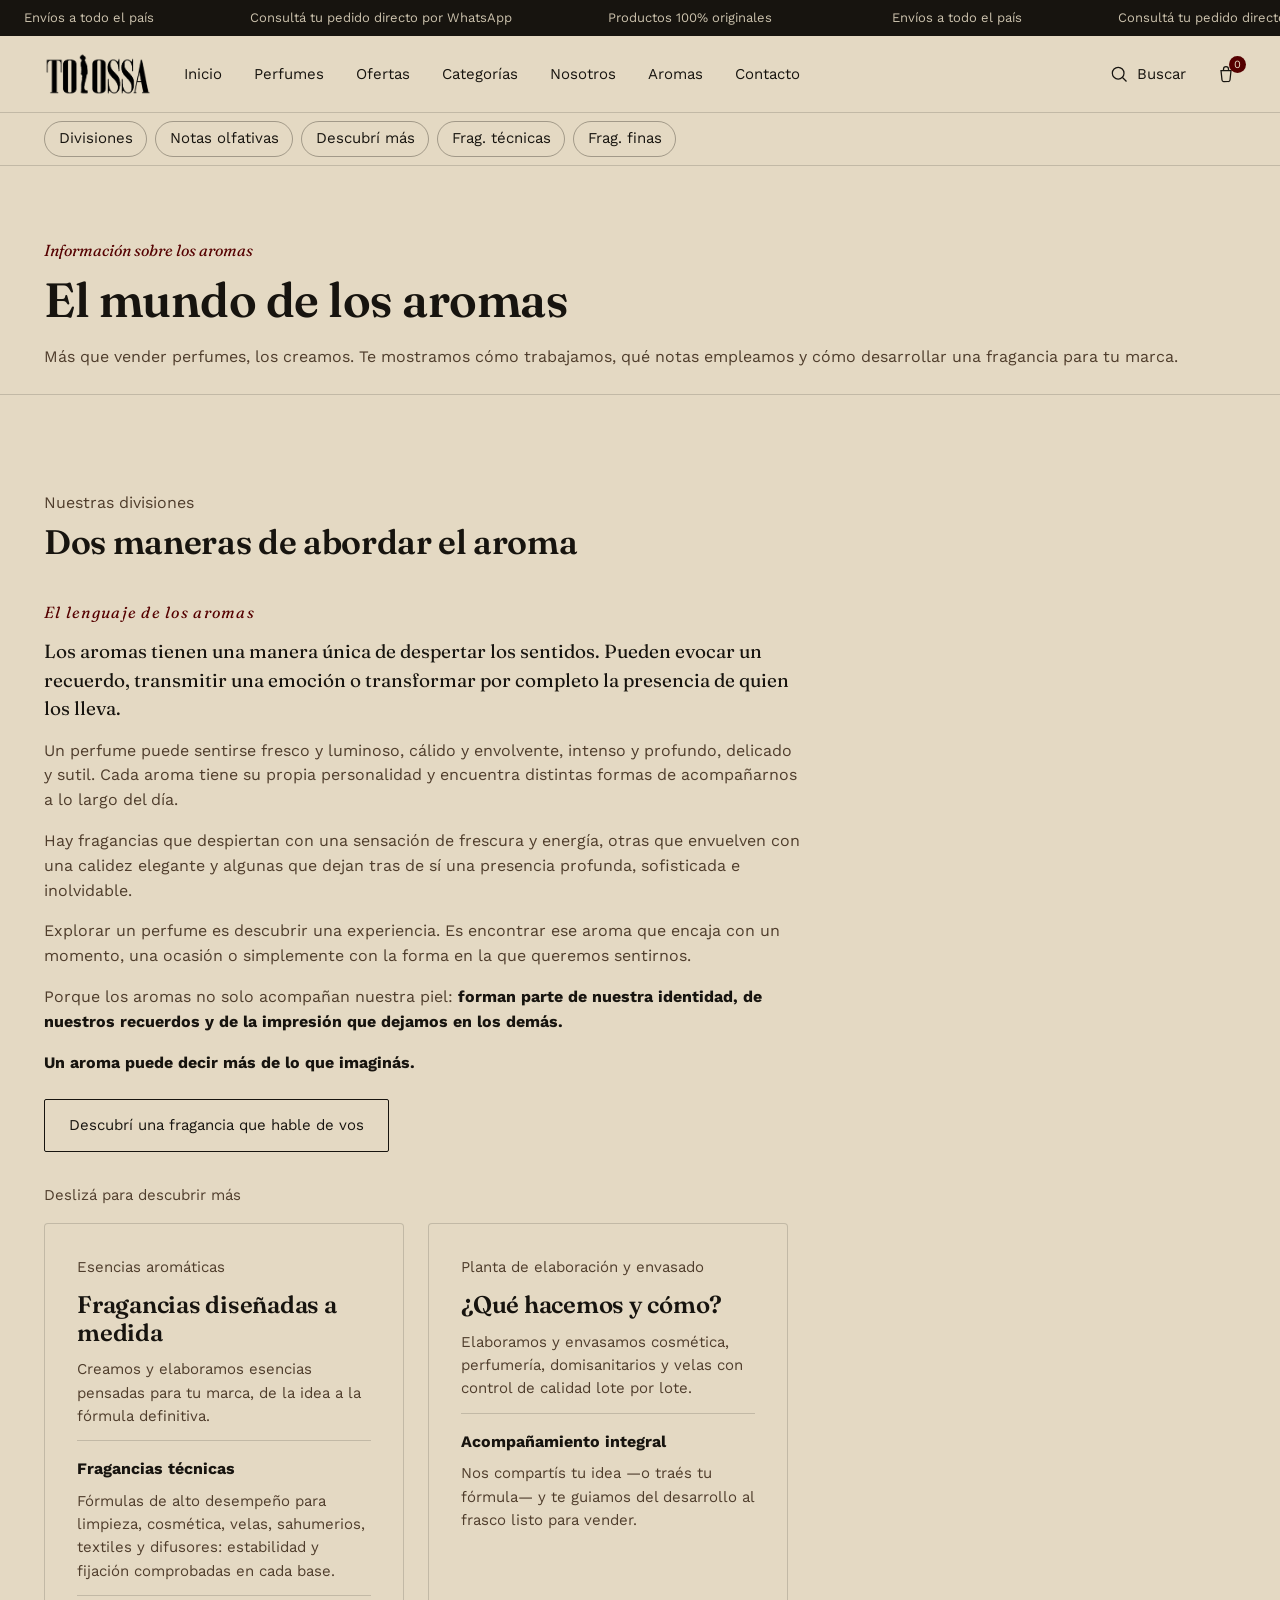
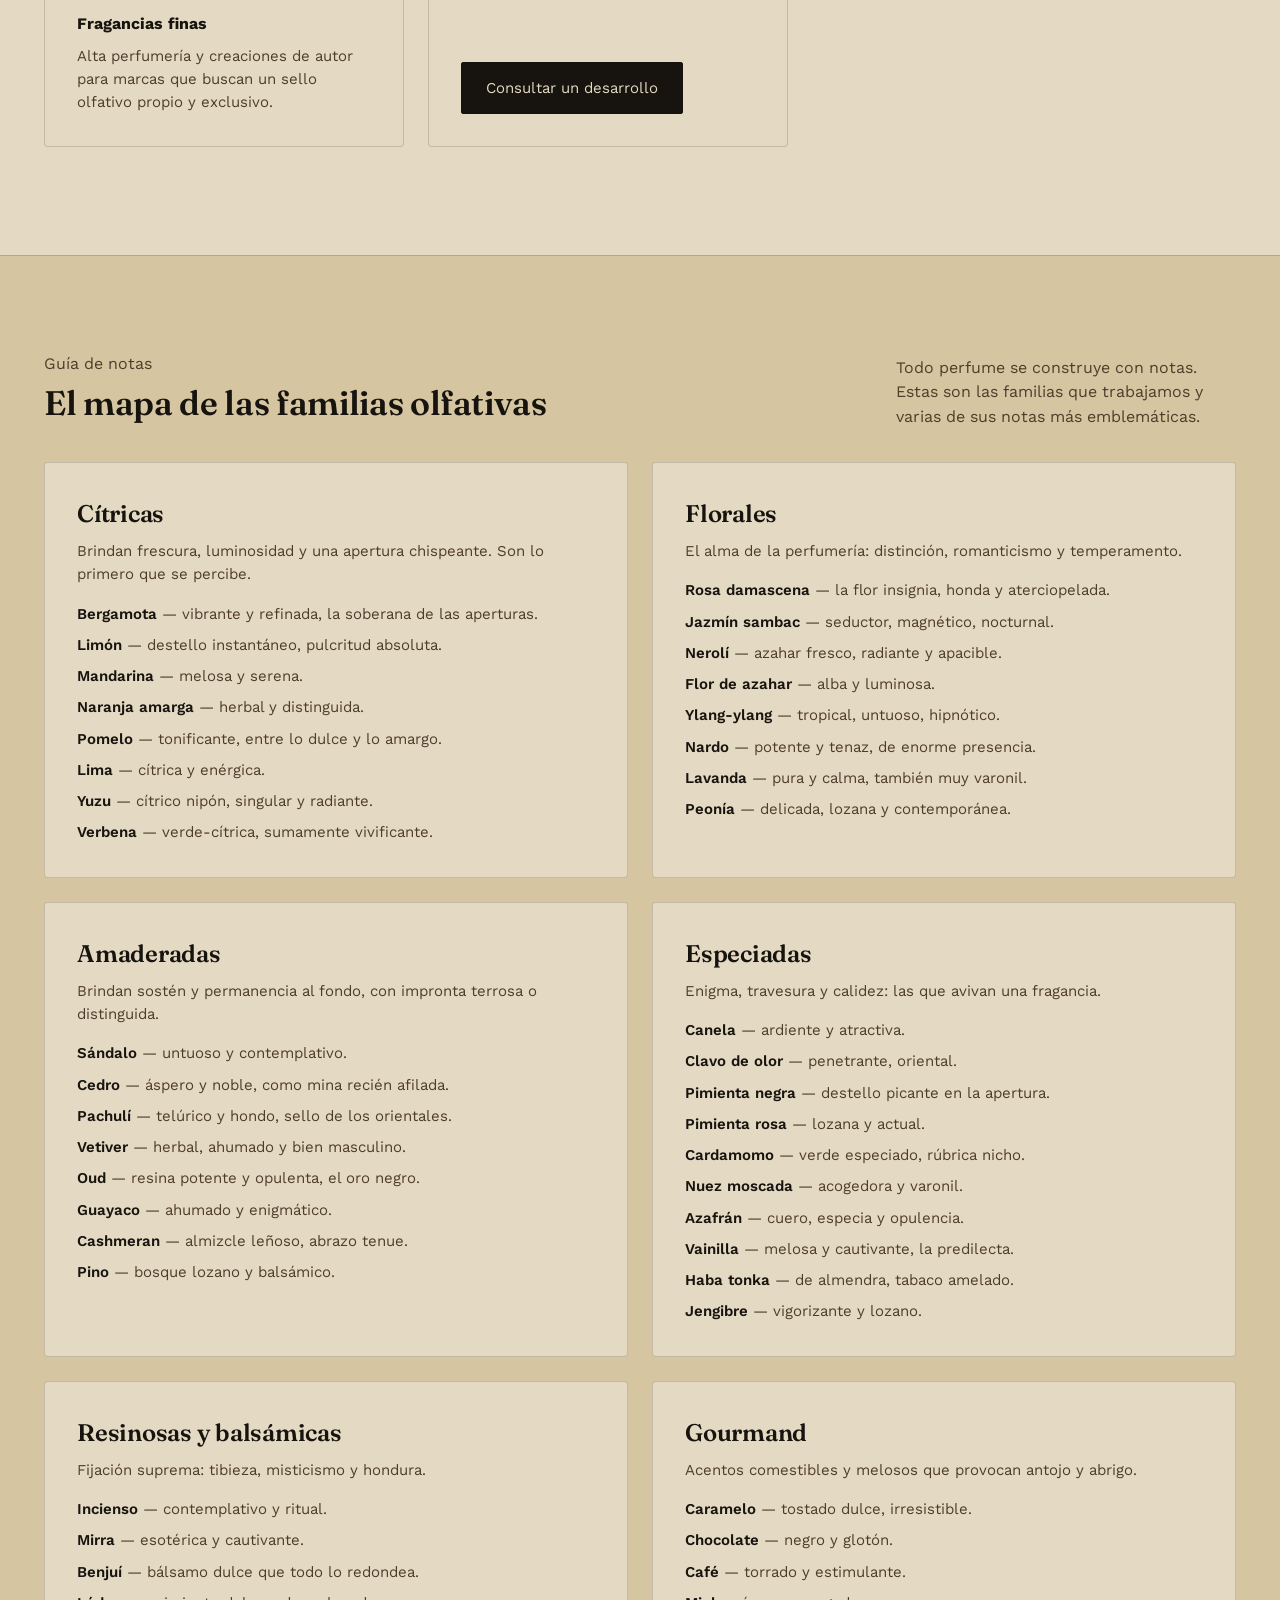
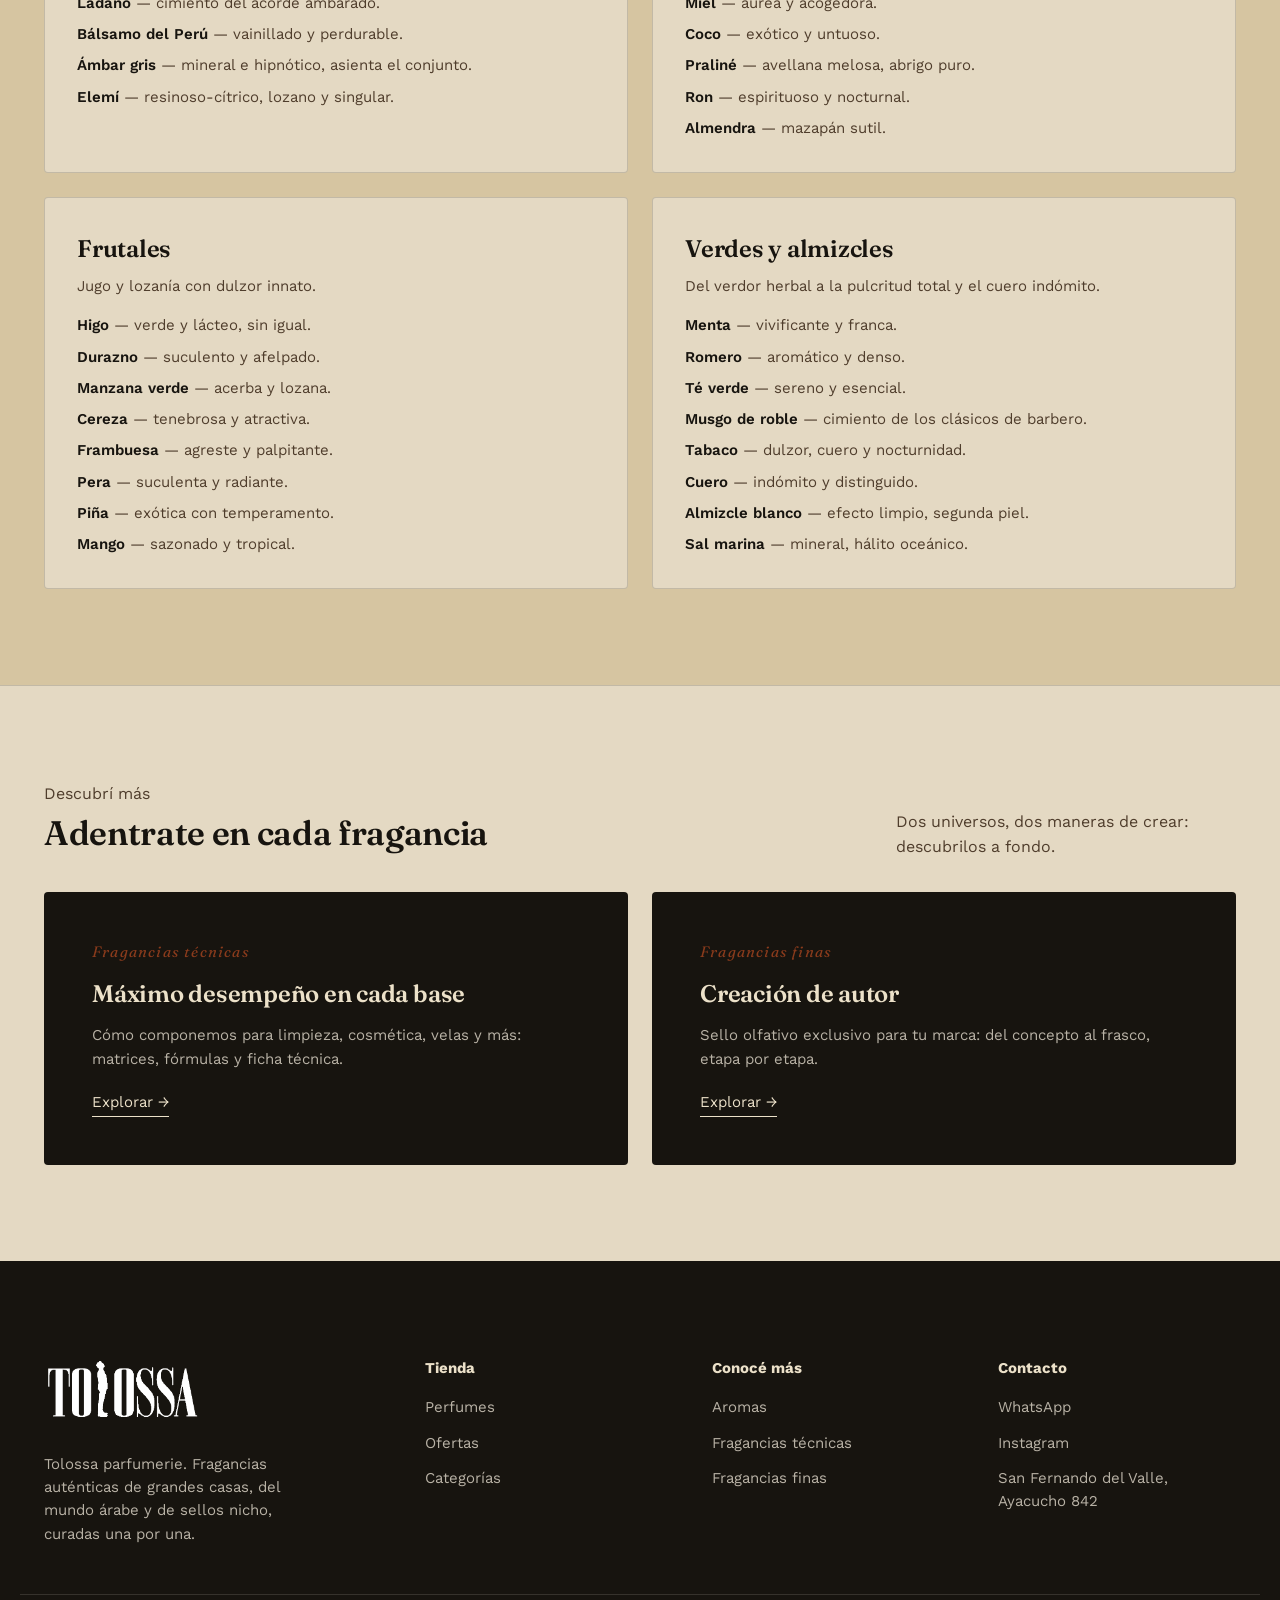
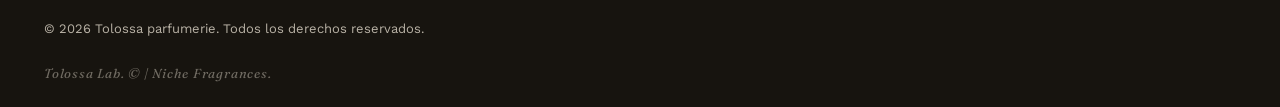
==== commit 390b7326: "cambios de logo" ====
--- a/aromas.html
+++ b/aromas.html
@@ -8,6 +8,7 @@
 <link rel="preconnect" href="https://fonts.googleapis.com">
 <link rel="preconnect" href="https://fonts.gstatic.com" crossorigin>
 <link href="https://fonts.googleapis.com/css2?family=Fraunces:ital,opsz,wght@0,9..144,400;0,9..144,500;0,9..144,600;1,9..144,500&family=Work+Sans:wght@400;500;600&display=swap" rel="stylesheet">
+<link rel="preload" as="image" href="assets/logo.png">
 <link rel="stylesheet" href="css/style.css">
 </head>
 <body>
@@ -31,7 +32,7 @@
 
 <header class="site-header">
   <div class="wrap">
-    <a href="index.html" class="logo">Tolossa<small>parfumerie</small></a>
+    <a href="index.html" class="logo"><img class="site-logo" src="assets/logo.png" alt="Tolossa parfumerie"></a>
 
     <button class="nav-toggle" type="button" data-nav-toggle aria-expanded="false" aria-controls="main-nav" aria-label="Abrir menú">
       <span></span><span></span><span></span>
@@ -303,7 +304,7 @@
 <footer class="site-footer">
   <div class="wrap footer-grid">
     <div class="footer-brand">
-      <a href="index.html" class="logo">Tolossa<small>parfumerie</small></a>
+      <a href="index.html" class="logo"><img class="site-logo" src="assets/logo.png" alt="Tolossa parfumerie"></a>
       <p>Tolossa parfumerie. Fragancias auténticas de grandes casas, del mundo árabe y de sellos nicho, curadas una por una.</p>
     </div>
     <div class="footer-col">
--- a/css/style.css
+++ b/css/style.css
@@ -972,7 +972,9 @@
   .toolbar { flex-direction: column; align-items: stretch; }
   .hero-ctas .btn { flex: 1; justify-content: center; }
 }
-.site-logo { max-height: 44px; max-width: 180px; object-fit: contain; mix-blend-mode: multiply; }
+.site-logo { max-height: 44px; max-width: 180px; object-fit: contain; }
+/* En fondos oscuros las letras negras se invierten a claro y se funden con el fondo */
+.main-nav .site-logo, .site-footer .site-logo, .admin-side .site-logo { filter: invert(1); }
 /* Barra superior en movimiento + cierre del menú móvil + logo */
 .utility-bar { overflow: hidden; }
 .ticker-track { display: flex; width: max-content; animation: tick 28s linear infinite; }
@@ -1009,7 +1011,8 @@
 .direccion { display: flex; align-items: center; gap: var(--sp-2); margin-top: var(--sp-4); color: var(--ink-soft); font-size: var(--fs-200); }
 .direccion svg { width: 18px; height: 18px; stroke: var(--wine); fill: none; stroke-width: 1.6; flex-shrink: 0; }
 @media (max-width: 800px) { .nosotros-grid { grid-template-columns: 1fr; } }
-.footer-brand .site-logo { max-height: 40px; }
+.footer-brand .site-logo { max-height: none; height: 64px; width: auto; max-width: 240px; }
+.footer-brand .logo { display: inline-block; margin-bottom: var(--sp-2); }
 .hero-figure img.hero-photo {
   position: relative;
   width: 72%;
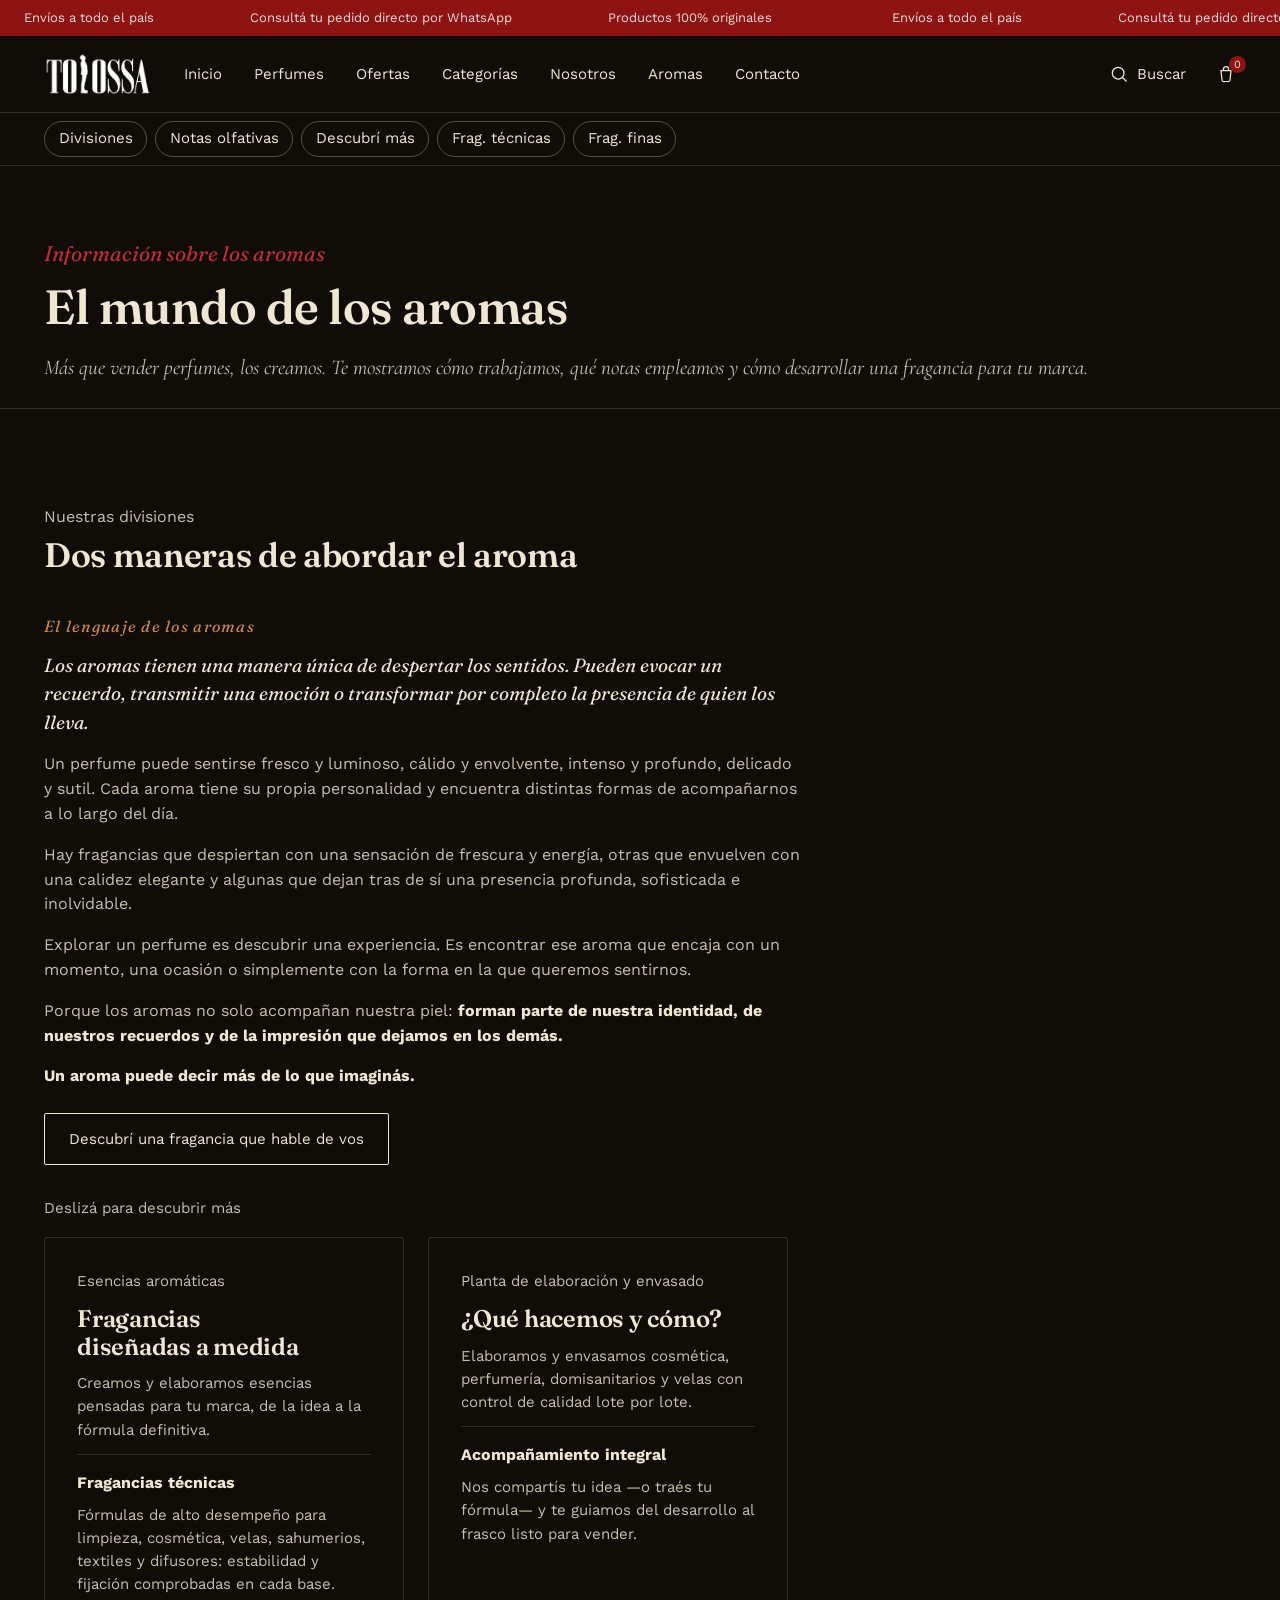
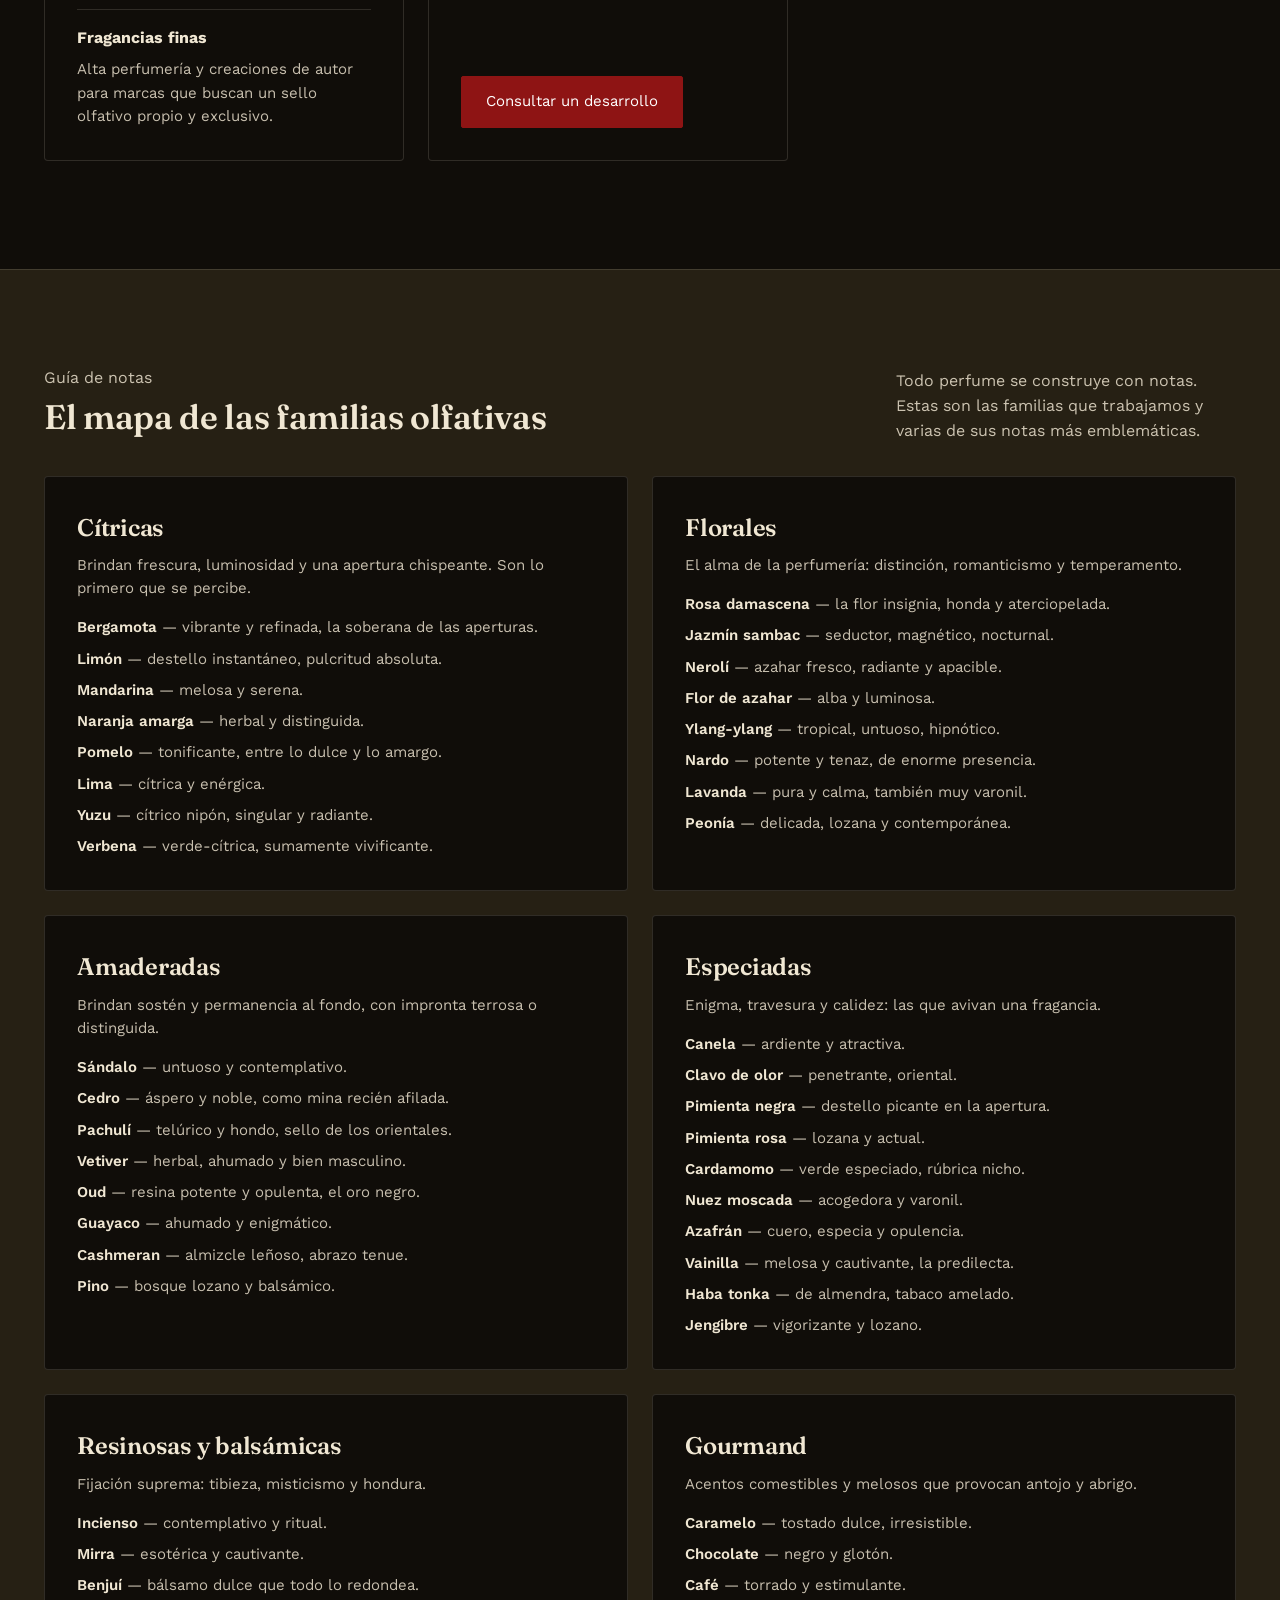
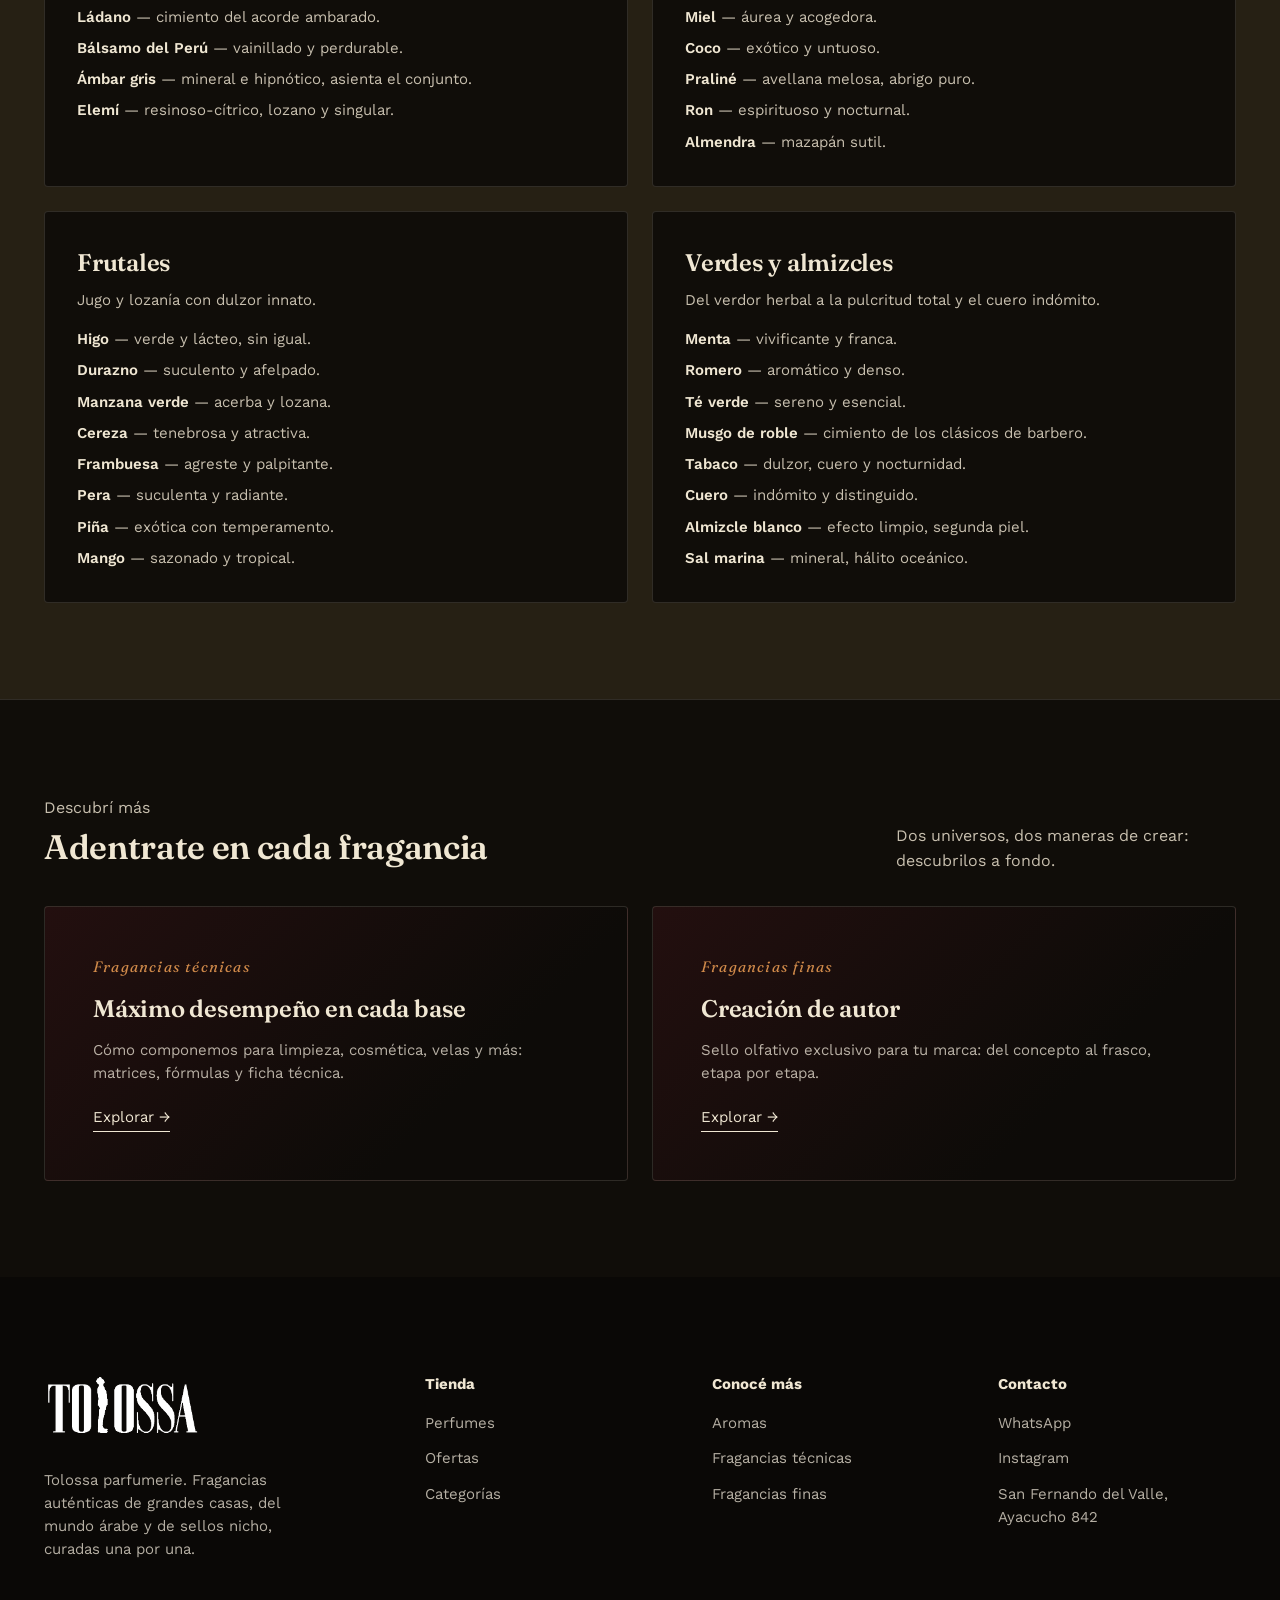
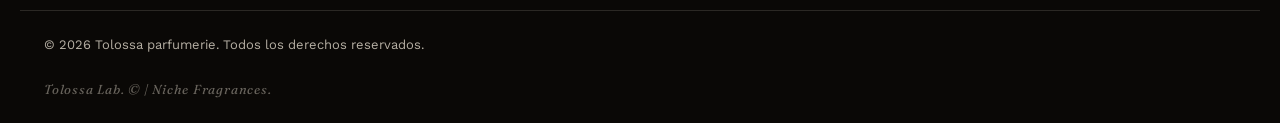
==== commit 19d8387c: "cambios de estilo en css" ====
--- a/aromas.html
+++ b/aromas.html
@@ -7,7 +7,7 @@
 <meta name="description" content="Información sobre los aromas: nuestras divisiones de esencias aromáticas y planta de envasado, y guía de notas olfativas por familia. Desarrollo de fragancias para terceros.">
 <link rel="preconnect" href="https://fonts.googleapis.com">
 <link rel="preconnect" href="https://fonts.gstatic.com" crossorigin>
-<link href="https://fonts.googleapis.com/css2?family=Fraunces:ital,opsz,wght@0,9..144,400;0,9..144,500;0,9..144,600;1,9..144,500&family=Work+Sans:wght@400;500;600&display=swap" rel="stylesheet">
+<link href="https://fonts.googleapis.com/css2?family=Fraunces:ital,opsz,wght@0,9..144,400;0,9..144,500;0,9..144,600;1,9..144,500&family=Work+Sans:wght@400;500;600&family=Cormorant+Garamond:ital,wght@1,500;1,600&display=swap" rel="stylesheet">
 <link rel="preload" as="image" href="assets/logo.png">
 <link rel="stylesheet" href="css/style.css">
 </head>
--- a/css/style.css
+++ b/css/style.css
@@ -5,20 +5,20 @@
 
 /* ---------- Tokens ---------- */
 :root {
-  /* Paleta predominante: beige #e4d9c3 · bordó #550000 · negro cálido #17140f.
-     Los acentos tierra derivan de esos tres para mantener armonía. */
-  --ink: #17140f;
-  --ink-soft: #4f3d2c;
-  --paper: #e4d9c3;
-  --paper-soft: #ece1c9;
-  --paper-deep: #d6c5a1;
-  --line: rgba(23, 20, 15, 0.16);
-  --line-strong: rgba(23, 20, 15, 0.32);
-
-  --amber: #8a3b1c;
-  --amber-deep: #550000;
-  --wine: #550000;
-  --olive: #4a4436;
+  /* Paleta premium oscura: negro cálido + rojo vino fuerte, texto marfil.
+     Inspirada en tiendas premium: predomina el negro, acentúa el vino. */
+  --ink: #f0e7d3;
+  --ink-soft: rgba(240, 231, 211, 0.82);
+  --paper: #100d09;
+  --paper-soft: #1b1610;
+  --paper-deep: #262014;
+  --line: rgba(240, 231, 211, 0.14);
+  --line-strong: rgba(240, 231, 211, 0.30);
+
+  --amber: #d08a4a;
+  --amber-deep: #c22e2e;
+  --wine: #8e1414;
+  --olive: #5a563e;
 
   --tone-amber: #8a5a2b;      --tone-amber-tint: #ddcba6;
   --tone-blue: #4a5a5e;       --tone-blue-tint: #cfd4c6;
@@ -30,6 +30,7 @@
   /* type */
   --font-display: "Fraunces", "Iowan Old Style", serif;
   --font-body: "Work Sans", "Helvetica Neue", Arial, sans-serif;
+  --font-quote: "Cormorant Garamond", "Fraunces", Georgia, serif;
 
   --fs-100: 0.8125rem;
   --fs-200: 0.9375rem;
@@ -76,7 +77,10 @@
   font-size: var(--fs-300);
   line-height: 1.55;
   color: var(--ink);
-  background: var(--paper);
+  background:
+    radial-gradient(1100px 550px at 88% -4%, rgba(142, 20, 20, 0.12), transparent 60%),
+    radial-gradient(900px 650px at -8% 108%, rgba(142, 20, 20, 0.08), transparent 60%),
+    var(--paper);
   -webkit-font-smoothing: antialiased;
 }
 
@@ -96,7 +100,18 @@
   overflow: hidden; clip: rect(0 0 0 0); white-space: nowrap;
 }
 
-h1, h2, h3 { font-family: var(--font-display); font-weight: 600; letter-spacing: -0.01em; }
+h1, h2, h3 { font-family: var(--font-display); font-weight: 600; letter-spacing: -0.01em; text-wrap: balance; }
+/* Citas y entradillas en itálica editorial: el tercer registro tipográfico */
+.hero-copy .lede, .aroma-lenguaje p.lede, .nosotros-copy .firma, .page-head p {
+  font-family: var(--font-quote);
+  font-style: italic;
+  font-size: 1.32rem;
+  line-height: 1.5;
+}
+/* Números estables: no saltan al cambiar de precio */
+.product-price, .product-price-old, .product-discount, .summary .row span:last-child {
+  font-variant-numeric: tabular-nums;
+}
 
 .section {
   padding-block: var(--sp-9);
@@ -134,8 +149,8 @@
    Utility bar
    ============================================================ */
 .utility-bar {
-  background: var(--ink);
-  color: var(--paper-soft);
+  background: var(--wine);
+  color: #fff;
   font-size: var(--fs-100);
 }
 .utility-bar .wrap {
@@ -227,7 +242,7 @@
   position: absolute;
   top: -8px; right: -10px;
   background: var(--wine);
-  color: var(--paper-soft);
+  color: var(--ink);
   font-size: 0.6875rem;
   min-width: 17px;
   height: 17px;
@@ -242,7 +257,7 @@
 .search-panel {
   position: absolute;
   left: 0; right: 0; top: 100%;
-  background: var(--ink);
+  background: #0b0906;
   max-height: 0;
   overflow: hidden;
   transition: max-height 0.25s ease;
@@ -260,14 +275,14 @@
   background: transparent;
   border: none;
   border-bottom: 1px solid rgba(239, 231, 216, 0.4);
-  color: var(--paper-soft);
+  color: var(--ink);
   font-size: var(--fs-400);
   padding-block: var(--sp-2);
 }
 .search-panel input::placeholder { color: rgba(239, 231, 216, 0.5); }
 .search-panel button {
-  color: var(--paper-soft);
-  border-bottom: 1px solid var(--paper-soft);
+  color: var(--ink);
+  border-bottom: 1px solid var(--ink);
   font-size: var(--fs-200);
 }
 
@@ -276,7 +291,7 @@
   .main-nav {
     position: fixed;
     inset: 0 0 0 30%;
-    background: var(--ink);
+    background: #0d0b08;
     transform: translateX(100%);
     transition: transform 0.3s ease;
     padding: var(--sp-9) var(--sp-6);
@@ -284,7 +299,7 @@
   }
   .main-nav.is-open { transform: translateX(0); }
   .main-nav ul { flex-direction: column; gap: var(--sp-5); }
-  .main-nav a { color: var(--paper-soft); font-size: var(--fs-400); font-family: var(--font-display); }
+  .main-nav a { color: var(--ink); font-size: var(--fs-400); font-family: var(--font-display); }
   .header-actions .label-text { display: none; }
 }
 
@@ -295,7 +310,7 @@
   position: relative;
   overflow: hidden;
   background:
-    radial-gradient(circle at 15% 20%, rgba(85, 0, 0, 0.07), transparent 45%),
+    radial-gradient(circle at 15% 20%, rgba(142, 20, 20, 0.18), transparent 45%),
     var(--paper);
 }
 .hero .wrap {
@@ -347,8 +362,8 @@
 }
 .btn:hover { transform: translateY(-1px); }
 .btn-primary:hover { box-shadow: 0 8px 18px rgba(23, 20, 15, 0.22); }
-.btn-primary { background: var(--ink); color: var(--paper); }
-.btn-primary:hover { background: var(--amber-deep); border-color: var(--amber-deep); }
+.btn-primary { background: var(--wine); border-color: var(--wine); color: #fff; }
+.btn-primary:hover { background: #a51a1a; border-color: #a51a1a; }
 .btn-secondary { background: transparent; color: var(--ink); }
 .btn-secondary:hover { border-color: var(--amber-deep); color: var(--amber-deep); }
 
@@ -469,12 +484,12 @@
   letter-spacing: 0.02em;
   padding: 0.3em 0.6em;
   border-radius: var(--radius-sm);
-  color: var(--paper-soft);
+  color: var(--ink);
 }
 .badge-oferta { background: var(--wine); }
 .badge-nuevo { background: var(--olive); }
-.badge-destacado { background: var(--ink); }
-::selection { background: var(--wine); color: var(--paper-soft); }
+.badge-destacado { background: var(--amber); color: #100d09; }
+::selection { background: var(--wine); color: var(--ink); }
 
 .quick-add {
   position: absolute;
@@ -510,7 +525,14 @@
 }
 .product-price { font-family: var(--font-display); font-size: var(--fs-400); }
 .product-price-old { font-size: var(--fs-200); color: var(--ink-soft); text-decoration: line-through; }
-.product-discount { font-size: var(--fs-100); color: var(--wine); }
+.product-discount {
+  font-size: var(--fs-100);
+  font-weight: 600;
+  background: var(--wine);
+  color: var(--ink);
+  padding: 0.15em 0.5em;
+  border-radius: var(--radius-sm);
+}
 
 .product-stock {
   display: flex; align-items: center; gap: var(--sp-2);
@@ -538,18 +560,33 @@
 .rail::-webkit-scrollbar { height: 6px; }
 .rail::-webkit-scrollbar-thumb { background: var(--line-strong); }
 
-.section--ofertas { background: var(--ink); color: var(--paper-soft); }
-.section--ofertas .section-head p { color: rgba(239, 231, 216, 0.65); }
-.section--ofertas .section-link { border-color: var(--paper-soft); }
+.section--ofertas { background: #0b0906; color: var(--ink); }
+.section--ofertas .section-head p { color: rgba(239, 231, 216, 0.85); }
+.section--ofertas .section-link { border-color: var(--ink); }
 .section--ofertas .section-link:hover { color: var(--amber); border-color: var(--amber); }
-/* ============================================================
+/* Tarjetas oscuras propias + textos claros en esta sección */
+.section--ofertas .product-card {
+  background: #241e15;
+  border-color: rgba(239, 231, 216, 0.16);
+}
+.section--ofertas .product-brand,
+.section--ofertas .product-meta,
+.section--ofertas .product-stock { color: rgba(239, 231, 216, 0.88); }
+.section--ofertas .product-price-old { color: rgba(239, 231, 216, 0.75); }
+.section--ofertas .quick-add--static { background: #f0e7d3; color: #100d09; }
+.section--ofertas .quick-add--static:hover { background: var(--amber); color: #100d09; }
+.section--ofertas .quick-add--static:disabled {
+  background: transparent;
+  color: rgba(239, 231, 216, 0.5);
+  border: 1px solid rgba(239, 231, 216, 0.3);
+}/* ============================================================
    Aromas — información + slide-bar de divisiones
    ============================================================ */
 .section--aromas { background: var(--paper-soft); }
 .section--aromas .kicker {
   font-family: var(--font-display);
   font-style: italic;
-  color: var(--wine);
+  color: var(--amber);
   letter-spacing: 0.08em;
   margin-bottom: var(--sp-3);
 }
@@ -580,7 +617,7 @@
 .aroma-lenguaje .kicker {
   font-family: var(--font-display);
   font-style: italic;
-  color: var(--wine);
+  color: var(--amber);
   letter-spacing: 0.08em;
   margin-bottom: var(--sp-3);
 }
@@ -620,8 +657,9 @@
   gap: var(--sp-5);
 }
 .discover-card {
-  background: var(--ink);
-  color: var(--paper-soft);
+  background: linear-gradient(135deg, #230f0f 0%, #0d0b08 70%);
+  border: 1px solid rgba(240, 231, 211, 0.14);
+  color: var(--ink);
   border-radius: var(--radius-md);
   padding: var(--sp-7);
   display: flex;
@@ -641,8 +679,8 @@
 .discover-card .section-link {
   align-self: flex-start;
   margin-top: var(--sp-2);
-  color: var(--paper-soft);
-  border-color: var(--paper-soft);
+  color: var(--ink);
+  border-color: var(--ink);
 }
 .tech-intro p { color: var(--ink-soft); max-width: 72ch; margin-bottom: var(--sp-6); }
 .sub-title { font-size: var(--fs-400); margin: var(--sp-7) 0 var(--sp-4); }
@@ -804,12 +842,12 @@
   display: inline-flex;
   align-items: center;
   gap: var(--sp-3);
-  background: #2f4a3a;
-  color: var(--paper-soft);
+  background: var(--wine);
+  color: #fff;
   padding: 1em 1.6em;
   border-radius: var(--radius-sm);
 }
-.whatsapp-cta:hover { background: #24392c; }
+.whatsapp-cta:hover { background: #6d0d0d; }
 .whatsapp-cta svg { width: 20px; height: 20px; fill: currentColor; }
 
 .social-list { display: flex; flex-direction: column; gap: var(--sp-4); }
@@ -833,16 +871,16 @@
 /* ============================================================
    Footer
    ============================================================ */
-.site-footer { background: var(--ink); color: rgba(239, 231, 216, 0.75); }
+.site-footer { background: #0a0806; color: rgba(239, 231, 216, 0.75); }
 .footer-grid {
   display: grid;
   grid-template-columns: 1.4fr 1fr 1fr 1fr;
   gap: var(--sp-7);
   padding-block: var(--sp-9) var(--sp-7);
 }
-.footer-brand .logo { color: var(--paper-soft); }
+.footer-brand .logo { color: var(--ink); }
 .footer-brand p { margin-top: var(--sp-4); max-width: 32ch; font-size: var(--fs-200); }
-.footer-col h4 { font-family: var(--font-body); font-size: var(--fs-200); color: var(--paper-soft); margin-bottom: var(--sp-4); }
+.footer-col h4 { font-family: var(--font-body); font-size: var(--fs-200); color: var(--ink); margin-bottom: var(--sp-4); }
 .footer-col ul { display: flex; flex-direction: column; gap: var(--sp-3); font-size: var(--fs-200); }
 .footer-col a:hover { color: var(--amber); }
 
@@ -871,8 +909,8 @@
   left: 50%;
   bottom: var(--sp-6);
   transform: translate(-50%, 12px);
-  background: var(--ink);
-  color: var(--paper-soft);
+  background: #0a0806;
+  color: var(--ink);
   padding: 0.9em 1.4em;
   border-radius: var(--radius-sm);
   font-size: var(--fs-200);
@@ -928,7 +966,7 @@
 .cart-line .line-meta { font-size: var(--fs-100); color: var(--ink-soft); }
 .stepper { display: flex; gap: 6px; align-items: center; }
 .stepper button { border: 1px solid var(--line-strong); width: 28px; height: 28px; border-radius: var(--radius-sm); }
-.summary { background: var(--ink); color: var(--paper-soft); padding: var(--sp-6); border-radius: var(--radius-sm); }
+.summary { background: #200f0f; color: var(--ink); padding: var(--sp-6); border-radius: var(--radius-sm); border: 1px solid rgba(240, 231, 211, 0.14); }
 .summary .row { display: flex; justify-content: space-between; margin-bottom: var(--sp-3); }
 .summary .total { font-family: var(--font-display); font-size: var(--fs-500); }
 @media (max-width: 900px) {
@@ -943,7 +981,7 @@
 .product-media img, .product-media svg { transition: transform 0.25s ease; }
 .product-card:hover .product-media img, .product-card:hover .product-media svg { transform: scale(1.04); }
 .product-card.is-out .product-media { filter: grayscale(0.5); }
-.product-card.is-out .product-media::after { content: "AGOTADO"; position: absolute; inset: auto 0 0 0; background: rgba(23,20,15,.75); color: var(--paper-soft); font-size: 0.7rem; letter-spacing: 0.08em; text-align: center; padding: 6px; }
+.product-card.is-out .product-media::after { content: "AGOTADO"; position: absolute; inset: auto 0 0 0; background: rgba(23,20,15,.75); color: var(--ink); font-size: 0.7rem; letter-spacing: 0.08em; text-align: center; padding: 6px; }
 .product-name { display: -webkit-box; -webkit-line-clamp: 2; -webkit-box-orient: vertical; overflow: hidden; }
 .product-photo, .gallery-main img { animation: fadeIn 0.4s ease; }
 @keyframes fadeIn { from { opacity: 0; } to { opacity: 1; } }
@@ -973,6 +1011,8 @@
   .hero-ctas .btn { flex: 1; justify-content: center; }
 }
 .site-logo { max-height: 44px; max-width: 180px; object-fit: contain; }
+/* Header oscuro: el logo negro se invierte a claro */
+.site-header .site-logo { filter: invert(1); }
 /* En fondos oscuros las letras negras se invierten a claro y se funden con el fondo */
 .main-nav .site-logo, .site-footer .site-logo, .admin-side .site-logo { filter: invert(1); }
 /* Barra superior en movimiento + cierre del menú móvil + logo */
@@ -991,7 +1031,7 @@
 body.nav-open { overflow: hidden; }
 body.nav-open .site-header { z-index: 60; }
 @media (max-width: 900px) {
-  .nav-close { display: block; position: absolute; top: var(--sp-4); right: var(--sp-5); color: var(--paper-soft); font-size: 2rem; line-height: 1; padding: var(--sp-2); }
+  .nav-close { display: block; position: absolute; top: var(--sp-4); right: var(--sp-5); color: var(--ink); font-size: 2rem; line-height: 1; padding: var(--sp-2); }
   /* blancos táctiles amplios en el menú móvil */
   .main-nav ul { gap: 0; }
   .main-nav a { display: block; padding: 0.7em 0; }
@@ -1004,7 +1044,7 @@
 /* Sobre nosotros */
 .section--nosotros { background: var(--paper-deep); }
 .nosotros-grid { display: grid; grid-template-columns: 1fr 1.4fr; gap: var(--sp-8); align-items: start; }
-.nosotros-grid .kicker { font-family: var(--font-display); font-style: italic; color: var(--wine); letter-spacing: 0.08em; margin-bottom: var(--sp-3); }
+.nosotros-grid .kicker { font-family: var(--font-display); font-style: italic; color: var(--amber); letter-spacing: 0.08em; margin-bottom: var(--sp-3); }
 .nosotros-grid h2 { font-size: var(--fs-600); max-width: 16ch; }
 .nosotros-copy p { color: var(--ink-soft); margin-bottom: var(--sp-4); }
 .nosotros-copy .firma { font-family: var(--font-display); font-style: italic; font-size: var(--fs-400); color: var(--ink); margin-top: var(--sp-5); }
@@ -1063,3 +1103,7 @@
   .product-price-row { gap: 4px; }
   .quick-add--static { font-size: 0.85rem; }
 }
+
+/* Tarjetas con bordes suaves */
+.product-card { border-radius: var(--radius-md); overflow: hidden; }
+.pagination .is-current { background: var(--wine); border-color: var(--wine); color: #fff; }
